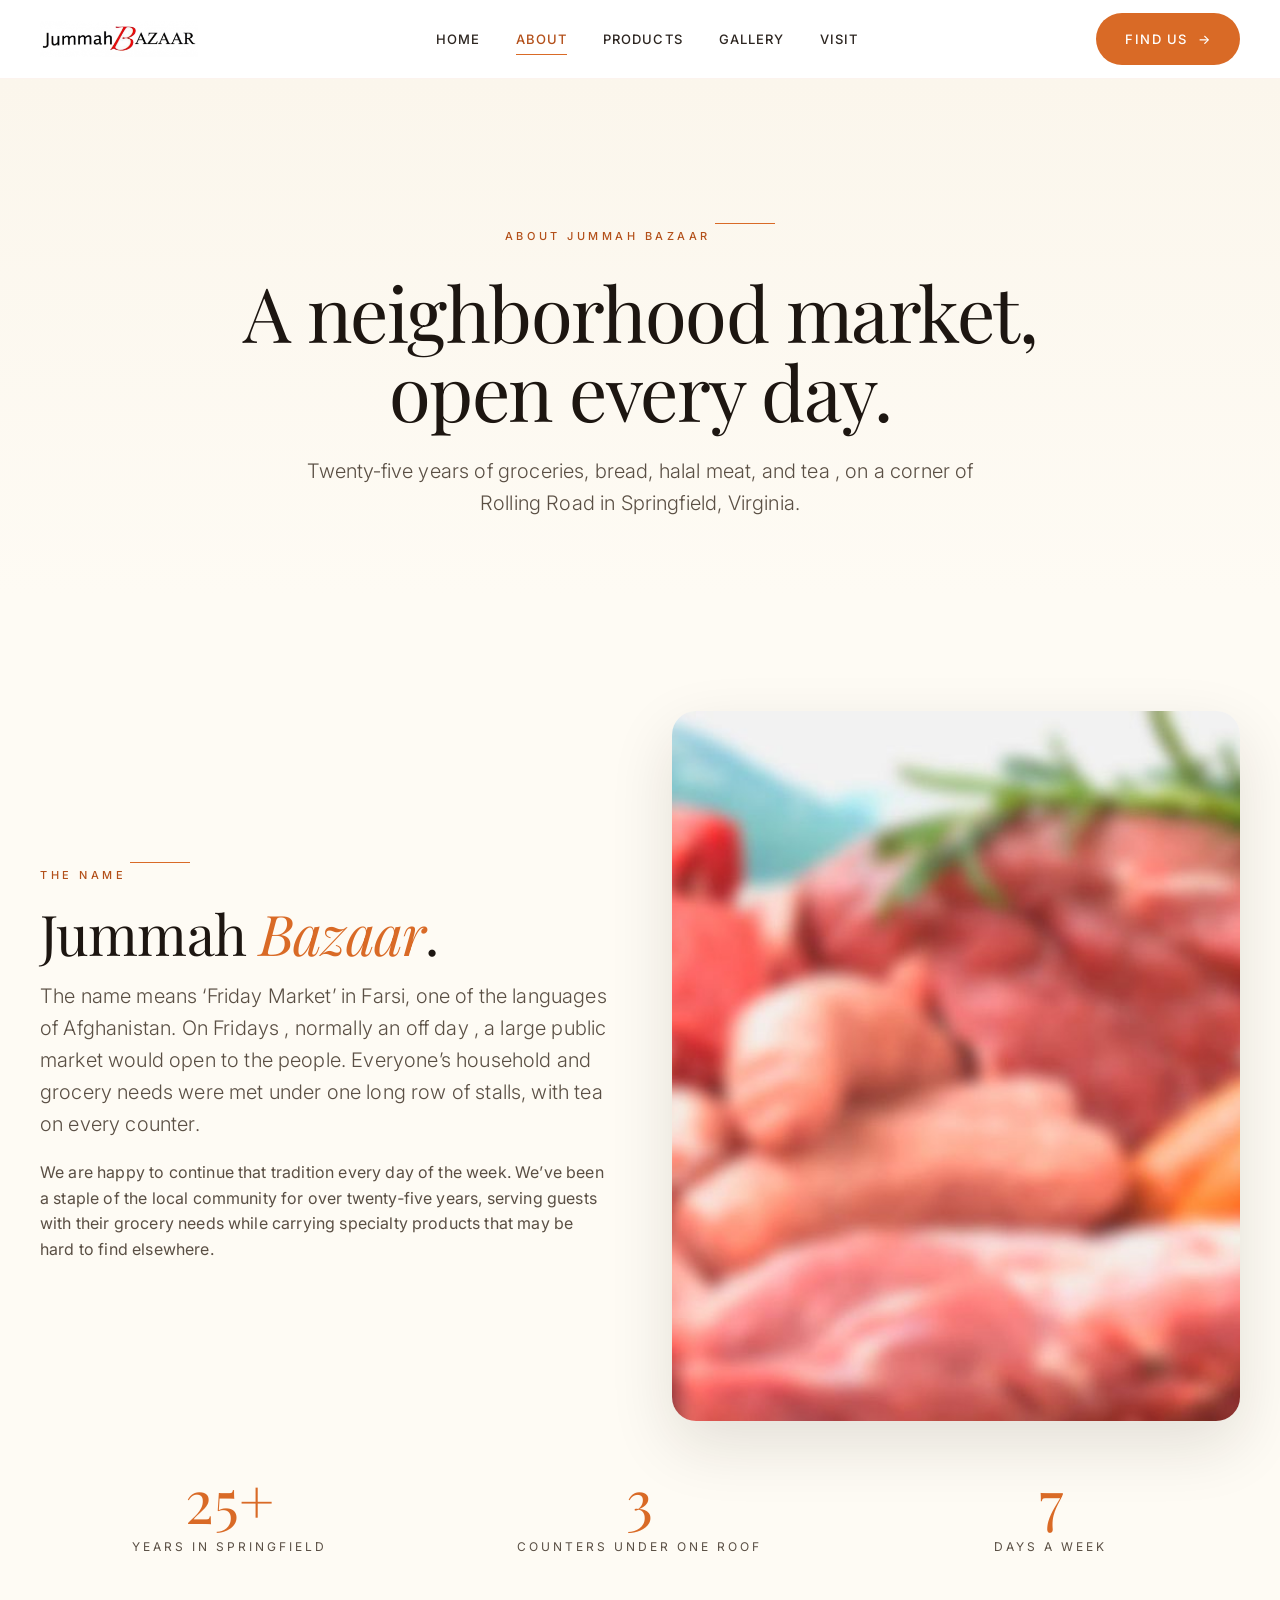
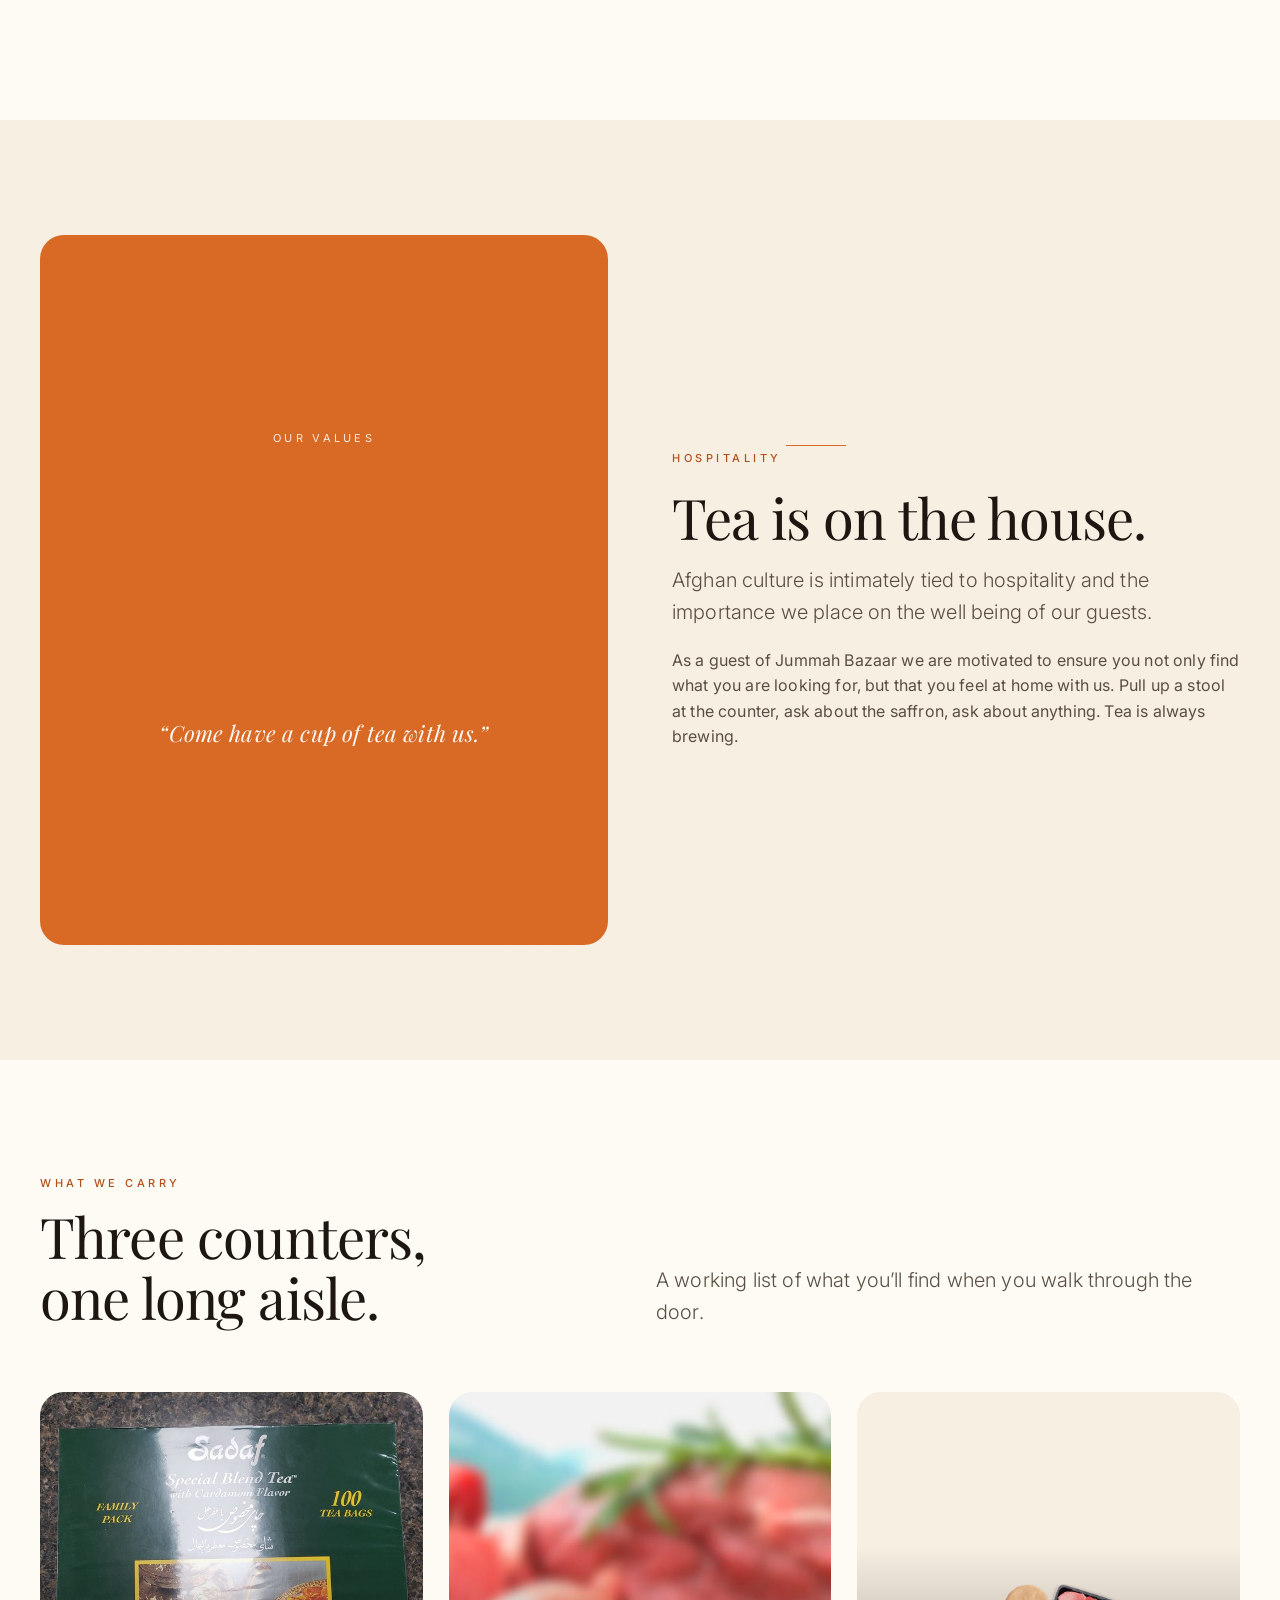
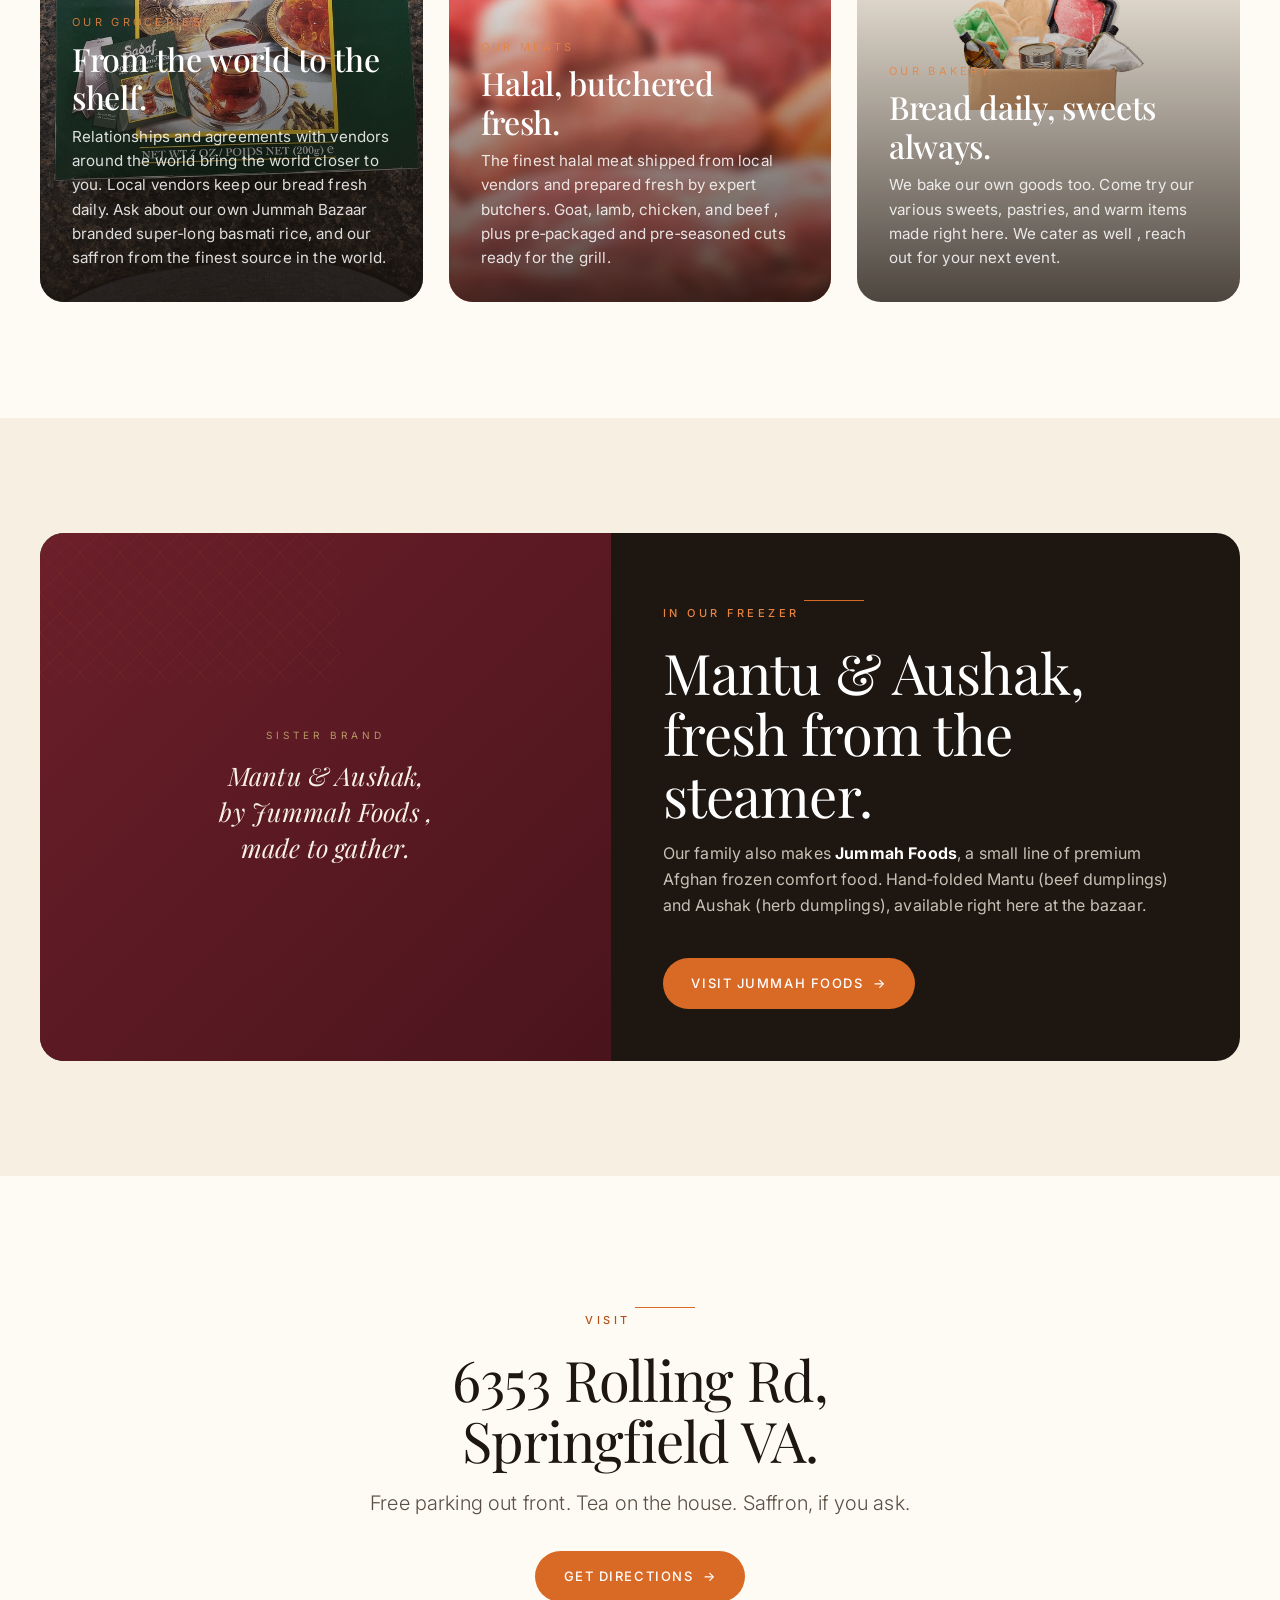
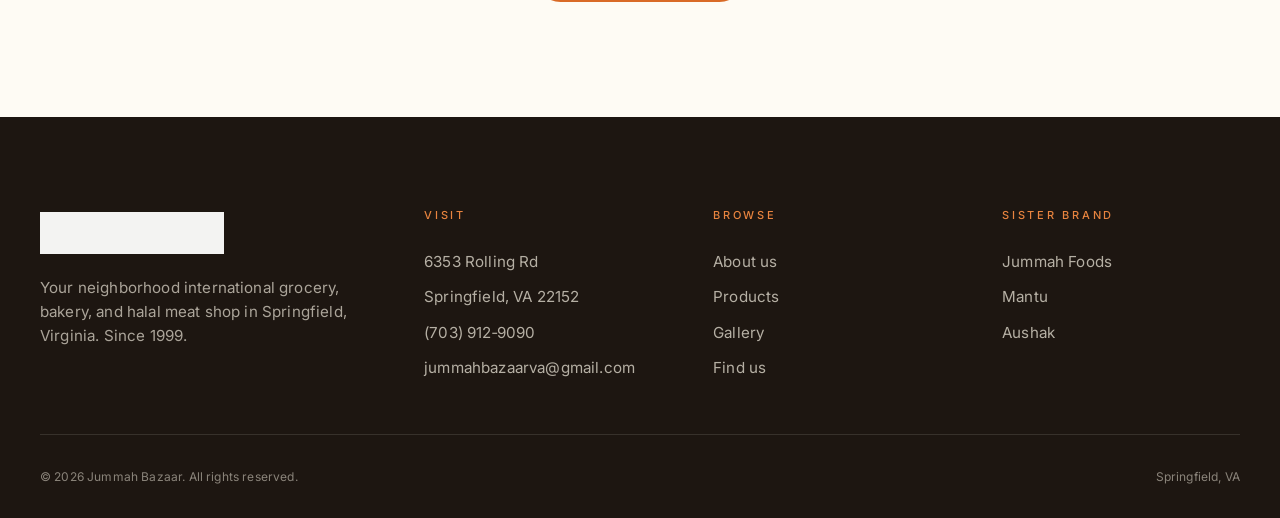
==== about.html @ 3ac7183f "Replace stock photos with real Jummah Bazaar branding: logo wordmark in nav, real product photos thr" ====
<!doctype html>
<html lang="en">
<head>
  <meta charset="UTF-8" />
  <meta name="viewport" content="width=device-width, initial-scale=1, viewport-fit=cover" />
  <title>About ,  Jummah Bazaar</title>
  <meta name="description" content="Jummah Bazaar means 'Friday Market' in Farsi. A staple of the Springfield, VA community for over 25 years." />
  <link rel="canonical" href="https://jummahbazaaronline.com/about" />
  <link rel="icon" href="assets/favicon.png" />
  <link rel="preconnect" href="https://fonts.googleapis.com" />
  <link rel="preconnect" href="https://fonts.gstatic.com" crossorigin />
  <link href="https://fonts.googleapis.com/css2?family=Playfair+Display:ital,wght@0,400;0,500;0,600;0,700;1,400;1,500&family=Inter:wght@300;400;500;600&family=Pinyon+Script&display=swap" rel="stylesheet" />
  <link rel="stylesheet" href="styles.css?v=2" />
  <svg width="0" height="0" style="position:absolute" aria-hidden="true">
    <defs>
      <pattern id="geo-orange" x="0" y="0" width="40" height="40" patternUnits="userSpaceOnUse">
        <path d="M20 0 L40 20 L20 40 L0 20 Z" fill="none" stroke="#d96a26" stroke-width="0.4"/>
        <path d="M0 0 L40 40 M40 0 L0 40" stroke="#d96a26" stroke-width="0.25"/>
      </pattern>
      <symbol id="medallion" viewBox="0 0 40 40">
        <g fill="none" stroke="currentColor" stroke-width="1.1"><rect x="9" y="9" width="22" height="22"/><rect x="9" y="9" width="22" height="22" transform="rotate(45 20 20)"/></g>
        <circle cx="20" cy="20" r="3" fill="currentColor"/>
      </symbol>
    </defs>
  </svg>
</head>
<body>
  <header class="nav" role="banner">
    <div class="container nav-inner">
      <a class="brand" href="index.html" aria-label="Jummah Bazaar home"><img class="brand-logo" src="assets/logo-wide.png" alt="Jummah Bazaar" /></a>
      <nav class="nav-links" aria-label="Main">
        <a href="index.html">Home</a>
        <a href="about.html" class="active">About</a>
        <a href="products.html">Products</a>
        <a href="gallery.html">Gallery</a>
        <a href="contact.html">Visit</a>
      </nav>
      <div class="nav-cta">
        <a class="btn btn-primary" href="contact.html">Find Us <span class="arrow">→</span></a>
        <button class="nav-toggle" aria-label="Menu"><svg viewBox="0 0 24 24" fill="none" stroke="currentColor" stroke-width="1.6" width="20" height="20"><path d="M4 7h16M4 12h16M4 17h16"/></svg></button>
      </div>
    </div>
  </header>

  <div class="mobile-menu" aria-hidden="true">
    <button class="mobile-menu-close" aria-label="Close menu"><svg viewBox="0 0 24 24" fill="none" stroke="currentColor" stroke-width="1.6" width="16" height="16"><path d="M6 6l12 12M18 6 6 18"/></svg></button>
    <nav><a href="index.html">Home</a><a href="about.html">About</a><a href="products.html">Products</a><a href="gallery.html">Gallery</a><a href="contact.html">Visit</a></nav>
  </div>

  <section class="page-hero">
    <div class="container-narrow">
      <span class="eyebrow">About Jummah Bazaar</span>
      <span class="gold-rule"></span>
      <h1>A neighborhood market,<br/>open every day.</h1>
      <p class="lede">Twenty‑five years of groceries, bread, halal meat, and tea ,  on a corner of Rolling Road in Springfield, Virginia.</p>
    </div>
  </section>

  <!-- BAZAAR meaning -->
  <section class="bg-paper">
    <div class="container">
      <div class="split">
        <div class="reveal">
          <span class="eyebrow">The name</span>
          <span class="gold-rule"></span>
          <h2 style="margin:1rem 0">Jummah <em class="text-orange" style="font-style:italic">Bazaar</em>.</h2>
          <p class="lede" style="margin-bottom:1.25rem">The name means &lsquo;Friday Market&rsquo; in Farsi, one of the languages of Afghanistan. On Fridays ,  normally an off day ,  a large public market would open to the people. Everyone&rsquo;s household and grocery needs were met under one long row of stalls, with tea on every counter.</p>
          <p class="muted" style="margin-bottom:1.5rem">We are happy to continue that tradition every day of the week. We&rsquo;ve been a staple of the local community for over twenty‑five years, serving guests with their grocery needs while carrying specialty products that may be hard to find elsewhere.</p>
        </div>
        <div class="split-image reveal">
          <img src="assets/hero-meat.jpg" alt="Inside Jummah Bazaar" />
        </div>
      </div>

      <div class="stats reveal mt-3">
        <div class="stat"><div class="num">25+</div><div class="label">Years in Springfield</div></div>
        <div class="stat"><div class="num">3</div><div class="label">Counters under one roof</div></div>
        <div class="stat"><div class="num">7</div><div class="label">Days a week</div></div>
      </div>
    </div>
  </section>

  <!-- VALUES -->
  <section class="bg-cream">
    <div class="container">
      <div class="split">
        <div class="color-block orange reveal" style="aspect-ratio:4/5; border-radius:var(--radius-lg)">
          <svg class="pattern" aria-hidden="true"><rect width="100%" height="100%" fill="url(#geo-orange)"/></svg>
          <span class="sub">Our values</span>
          <div class="quote">&ldquo;Come have a cup of tea with us.&rdquo;</div>
        </div>
        <div class="reveal">
          <span class="eyebrow">Hospitality</span>
          <span class="gold-rule"></span>
          <h2 style="margin:1rem 0">Tea is on the house.</h2>
          <p class="lede" style="margin-bottom:1.25rem">Afghan culture is intimately tied to hospitality and the importance we place on the well being of our guests.</p>
          <p class="muted">As a guest of Jummah Bazaar we are motivated to ensure you not only find what you are looking for, but that you feel at home with us. Pull up a stool at the counter, ask about the saffron, ask about anything. Tea is always brewing.</p>
        </div>
      </div>
    </div>
  </section>

  <!-- PRODUCTS -->
  <section class="bg-paper">
    <div class="container">
      <div class="section-head reveal">
        <div class="section-head-stack">
          <span class="eyebrow">What we carry</span>
          <h2>Three counters,<br/>one long aisle.</h2>
        </div>
        <p class="lede">A working list of what you&rsquo;ll find when you walk through the door.</p>
      </div>

      <div class="cat-grid">
        <div class="cat-card reveal">
          <img class="photo" src="assets/shop-sadaf-cardamom.jpg" alt="Grocery aisle" />
          <div class="scrim"></div>
          <div class="body">
            <div class="meta">Our Groceries</div>
            <h3>From the world to the shelf.</h3>
            <p>Relationships and agreements with vendors around the world bring the world closer to you. Local vendors keep our bread fresh daily. Ask about our own Jummah Bazaar branded super‑long basmati rice, and our saffron from the finest source in the world.</p>
          </div>
        </div>
        <div class="cat-card reveal">
          <img class="photo" src="assets/hero-meat.jpg" alt="Halal meat counter" />
          <div class="scrim"></div>
          <div class="body">
            <div class="meta">Our Meats</div>
            <h3>Halal, butchered fresh.</h3>
            <p>The finest halal meat shipped from local vendors and prepared fresh by expert butchers. Goat, lamb, chicken, and beef ,  plus pre‑packaged and pre‑seasoned cuts ready for the grill.</p>
          </div>
        </div>
        <div class="cat-card reveal">
          <div style="position:absolute; inset:0; background:var(--cream); display:grid; place-items:center; padding:2rem">
            <img src="assets/carton.png" alt="Bakery" style="max-width:60%; max-height:60%; object-fit:contain" />
          </div>
          <div class="scrim"></div>
          <div class="body">
            <div class="meta">Our Bakery</div>
            <h3>Bread daily, sweets always.</h3>
            <p>We bake our own goods too. Come try our various sweets, pastries, and warm items made right here. We cater as well ,  reach out for your next event.</p>
          </div>
        </div>
      </div>
    </div>
  </section>

  <!-- SISTER BRAND -->
  <section class="bg-cream">
    <div class="container">
      <div class="sister reveal">
        <div class="sister-art">
          <svg class="pattern" aria-hidden="true"><rect width="100%" height="100%" fill="url(#geo-orange)"/></svg>
          <div class="label">
            <small>Sister brand</small>
            Mantu &amp; Aushak,<br/>by Jummah Foods , <br/>made to gather.
          </div>
        </div>
        <div class="sister-copy">
          <span class="eyebrow">In our freezer</span>
          <span class="gold-rule"></span>
          <h2>Mantu &amp; Aushak,<br/>fresh from the steamer.</h2>
          <p>Our family also makes <strong style="color:#fff">Jummah Foods</strong>, a small line of premium Afghan frozen comfort food. Hand‑folded Mantu (beef dumplings) and Aushak (herb dumplings), available right here at the bazaar.</p>
          <a class="btn btn-primary" href="https://jummahfoods.com/" target="_blank" rel="noopener" style="margin-top:1rem">Visit Jummah Foods <span class="arrow">→</span></a>
        </div>
      </div>
    </div>
  </section>

  <!-- CTA -->
  <section class="bg-paper">
    <div class="container container-narrow center">
      <span class="eyebrow">Visit</span>
      <span class="gold-rule"></span>
      <h2 style="margin:1rem 0">6353 Rolling Rd,<br/>Springfield VA.</h2>
      <p class="lede" style="margin:0 auto 2rem; max-width:50ch">Free parking out front. Tea on the house. Saffron, if you ask.</p>
      <a class="btn btn-primary" href="contact.html">Get directions <span class="arrow">→</span></a>
    </div>
  </section>

  <footer class="site-footer">
    <div class="container">
      <div class="footer-grid">
        <div class="footer-brand">
          <a class="brand" href="index.html" aria-label="Jummah Bazaar home"><img class="brand-logo in-footer" src="assets/logo-wide.png" alt="Jummah Bazaar" style="height:42px" /></a>
          <p>Your neighborhood international grocery, bakery, and halal meat shop in Springfield, Virginia. Since 1999.</p>
        </div>
        <div><h5>Visit</h5>
          <a href="https://www.google.com/maps?q=6353+Rolling+Rd,+Springfield+VA+22152" target="_blank" rel="noopener">6353 Rolling Rd</a>
          <a href="https://www.google.com/maps?q=6353+Rolling+Rd,+Springfield+VA+22152" target="_blank" rel="noopener">Springfield, VA 22152</a>
          <a href="tel:+17039129090">(703) 912‑9090</a>
          <a href="mailto:jummahbazaarva@gmail.com">jummahbazaarva@gmail.com</a>
        </div>
        <div><h5>Browse</h5>
          <a href="about.html">About us</a>
          <a href="products.html">Products</a>
          <a href="gallery.html">Gallery</a>
          <a href="contact.html">Find us</a>
        </div>
        <div><h5>Sister brand</h5>
          <a href="https://jummahfoods.com/" target="_blank" rel="noopener">Jummah Foods</a>
          <a href="https://jummahfoods.com/mantu" target="_blank" rel="noopener">Mantu</a>
          <a href="https://jummahfoods.com/aushak" target="_blank" rel="noopener">Aushak</a>
        </div>
      </div>
      <div class="footer-bottom">
        <span>&copy; 2026 Jummah Bazaar. All rights reserved.</span>
        <span>Springfield, VA</span>
      </div>
    </div>
  </footer>
  <script src="script.js" defer></script>
</body>
</html>
---- styles.css ----
/* ==========================================================================
   Jummah Bazaar — Friday Market
   International grocery, bakery & halal meat — Springfield, VA
   ========================================================================== */

:root {
  /* Brand palette — warm orange on ivory */
  --orange: #d96a26;
  --orange-deep: #b3501a;
  --orange-soft: #e8843f;
  --orange-tint: #fbe9d6;

  --saffron: #e8a23a;
  --saffron-deep: #c5821d;

  --cream: #f7efe2;
  --ivory: #fbf6ec;
  --paper: #fefbf4;
  --bone: #ede2cd;

  --black: #1d1611;
  --charcoal: #2c2520;
  --graphite: #5a4f44;
  --slate: #8a7e70;

  --gold: #b89968;
  --gold-light: #d4b988;
  --gold-deep: #8d7244;

  --green: #5a6b3f;
  --green-soft: #7a8b5c;

  --shadow-sm: 0 2px 8px rgba(29, 22, 17, 0.04);
  --shadow-md: 0 12px 32px rgba(29, 22, 17, 0.08);
  --shadow-lg: 0 24px 64px rgba(29, 22, 17, 0.12);
  --shadow-xl: 0 40px 100px rgba(29, 22, 17, 0.18);

  --radius-sm: 6px;
  --radius-md: 14px;
  --radius-lg: 24px;
  --radius-xl: 36px;

  --ease: cubic-bezier(0.22, 0.61, 0.36, 1);
  --ease-slow: cubic-bezier(0.16, 1, 0.3, 1);

  --max: 1320px;
  --max-narrow: 920px;
  --gutter: clamp(1.25rem, 4vw, 2.5rem);

  --font-serif: "Playfair Display", "Cormorant Garamond", Georgia, serif;
  --font-display: "Playfair Display", Georgia, serif;
  --font-script: "Pinyon Script", "Great Vibes", cursive;
  --font-sans: "Inter", "Helvetica Neue", Helvetica, Arial, sans-serif;
}

*, *::before, *::after { box-sizing: border-box; }
html { scroll-behavior: smooth; -webkit-font-smoothing: antialiased; -moz-osx-font-smoothing: grayscale; }
body {
  margin: 0;
  font-family: var(--font-sans);
  font-weight: 400;
  font-size: 16px;
  line-height: 1.6;
  color: var(--charcoal);
  background: var(--paper);
  letter-spacing: 0.01em;
  overflow-x: hidden;
}
img, picture, svg, video { display: block; max-width: 100%; }
a { color: inherit; text-decoration: none; }
button { font: inherit; cursor: pointer; border: none; background: none; color: inherit; }
input, textarea, select { font: inherit; color: inherit; }
ul, ol { list-style: none; padding: 0; margin: 0; }
h1, h2, h3, h4, h5, h6, p { margin: 0; }

.serif { font-family: var(--font-serif); font-weight: 400; }
.eyebrow {
  font-family: var(--font-sans);
  font-size: 11px;
  font-weight: 500;
  letter-spacing: 0.32em;
  text-transform: uppercase;
  color: var(--orange-deep);
  display: inline-block;
}
.script { font-family: var(--font-script); font-weight: 400; }
.muted { color: var(--graphite); }
.text-orange { color: var(--orange); }
.text-orange-deep { color: var(--orange-deep); }

h1, .h1 {
  font-family: var(--font-display);
  font-size: clamp(2.5rem, 6vw, 4.75rem);
  line-height: 1.05;
  letter-spacing: -0.02em;
  font-weight: 400;
  color: var(--black);
}
h2, .h2 {
  font-family: var(--font-display);
  font-size: clamp(2rem, 4.5vw, 3.5rem);
  line-height: 1.1;
  letter-spacing: -0.015em;
  font-weight: 400;
  color: var(--black);
}
h3, .h3 {
  font-family: var(--font-display);
  font-size: clamp(1.4rem, 2.6vw, 2rem);
  line-height: 1.2;
  letter-spacing: -0.01em;
  font-weight: 500;
  color: var(--black);
}
.lede {
  font-size: clamp(1.05rem, 1.6vw, 1.25rem);
  line-height: 1.6;
  color: var(--graphite);
  font-weight: 300;
}

.container { max-width: var(--max); margin: 0 auto; padding: 0 var(--gutter); }
.container-narrow { max-width: var(--max-narrow); margin: 0 auto; padding: 0 var(--gutter); }
section { padding: clamp(4rem, 9vw, 8rem) 0; position: relative; }

.bg-paper { background: var(--paper); }
.bg-cream { background: var(--cream); }
.bg-ivory { background: var(--ivory); }
.bg-white { background: #fff; }
.bg-orange { background: var(--orange); color: #fff; }
.bg-dark { background: var(--black); color: var(--cream); }

.gold-rule { display: inline-block; width: 60px; height: 1px; background: var(--orange); margin: 1rem 0; }

/* ----- Navigation ----- */
.nav {
  position: sticky; top: 0; z-index: 100;
  background: rgba(255, 255, 255, 0.94);
  backdrop-filter: blur(14px);
  -webkit-backdrop-filter: blur(14px);
  border-bottom: 1px solid rgba(217, 106, 38, 0.08);
  isolation: isolate;
}
.nav-inner {
  display: flex; align-items: center; justify-content: space-between;
  height: 78px;
}
.brand {
  display: flex; align-items: center; gap: 0.75rem;
  font-family: var(--font-display);
  font-size: 1.4rem;
  letter-spacing: 0.01em;
  color: var(--black);
}
.brand-mark { width: 32px; height: 32px; flex: none; }
.brand-name { font-weight: 500; display: block; line-height: 1.1; }
.brand-tag { display: block; font-family: var(--font-sans); font-size: 10px; letter-spacing: 0.3em; text-transform: uppercase; color: var(--orange-deep); margin-top: 2px; }

.nav-links { display: flex; gap: 2.25rem; align-items: center; }
.nav-links a {
  font-size: 13px;
  letter-spacing: 0.08em;
  text-transform: uppercase;
  font-weight: 500;
  color: var(--charcoal);
  transition: color 0.2s var(--ease);
  position: relative;
}
.nav-links a:hover, .nav-links a.active { color: var(--orange-deep); }
.nav-links a.active::after {
  content: ''; position: absolute; bottom: -6px; left: 0; right: 0;
  height: 1px; background: var(--orange);
}

.nav-cta { display: flex; align-items: center; gap: 0.5rem; }
.nav-icon {
  width: 38px; height: 38px; border-radius: 50%;
  display: grid; place-items: center;
  color: var(--charcoal);
  transition: background 0.2s var(--ease), color 0.2s var(--ease);
}
.nav-icon:hover { background: var(--orange-tint); color: var(--orange-deep); }
.nav-icon svg { width: 18px; height: 18px; }
.nav-toggle { display: none; }

@media (max-width: 920px) {
  .nav-links { display: none; }
  .nav-toggle { display: grid; place-items: center; width: 38px; height: 38px; border-radius: 50%; }
  .nav-toggle:hover { background: var(--orange-tint); color: var(--orange-deep); }
}

.mobile-menu {
  position: fixed; inset: 0;
  background: var(--paper);
  z-index: 200;
  transform: translateX(100%);
  transition: transform 0.4s var(--ease);
  padding: 5rem 2rem 2rem;
  display: flex; flex-direction: column;
}
.mobile-menu.open { transform: translateX(0); }
.mobile-menu-close { position: absolute; top: 1.5rem; right: 1.5rem; width: 38px; height: 38px; border-radius: 50%; display: grid; place-items: center; }
.mobile-menu nav { display: flex; flex-direction: column; gap: 1.25rem; }
.mobile-menu nav a { font-family: var(--font-display); font-size: 1.6rem; color: var(--black); }

/* ----- Buttons ----- */
.btn {
  display: inline-flex; align-items: center; gap: 0.6rem;
  padding: 0.95rem 1.8rem;
  font-size: 13px;
  font-weight: 500;
  letter-spacing: 0.12em;
  text-transform: uppercase;
  border-radius: 999px;
  transition: all 0.25s var(--ease);
  white-space: nowrap;
}
.btn-primary { background: var(--orange); color: #fff; }
.btn-primary:hover { background: var(--orange-deep); transform: translateY(-1px); box-shadow: 0 8px 20px rgba(217, 106, 38, 0.25); }
.btn-ghost { background: transparent; color: var(--charcoal); border: 1px solid rgba(29, 22, 17, 0.18); }
.btn-ghost:hover { background: var(--charcoal); color: var(--cream); border-color: var(--charcoal); }
.btn-light { background: #fff; color: var(--charcoal); }
.btn-light:hover { background: var(--orange-tint); color: var(--orange-deep); }
.btn .arrow { transition: transform 0.25s var(--ease); }
.btn:hover .arrow { transform: translateX(3px); }

.link-underline {
  display: inline-flex; align-items: center; gap: 0.5rem;
  font-size: 13px;
  font-weight: 500;
  letter-spacing: 0.12em;
  text-transform: uppercase;
  color: var(--orange-deep);
  border-bottom: 1px solid currentColor;
  padding-bottom: 4px;
  transition: color 0.2s var(--ease);
}
.link-underline:hover { color: var(--orange); }
.link-underline .arrow { transition: transform 0.25s var(--ease); }
.link-underline:hover .arrow { transform: translateX(3px); }

/* ----- Hero ----- */
.hero {
  min-height: clamp(560px, 80vh, 800px);
  display: grid; align-items: center;
  position: relative;
  padding: clamp(4rem, 8vw, 7rem) 0 clamp(3rem, 6vw, 5rem);
  background: linear-gradient(180deg, var(--ivory) 0%, var(--paper) 100%);
  overflow: hidden;
}
.hero-grid {
  display: grid; gap: clamp(2rem, 5vw, 4rem);
  grid-template-columns: 1.05fr 1fr;
  align-items: center;
}
@media (max-width: 880px) { .hero-grid { grid-template-columns: 1fr; } }
.hero-copy { position: relative; z-index: 2; }
.hero h1 { margin: 1.25rem 0; }
.hero .lede { max-width: 42ch; }
.hero-cta { display: flex; gap: 1rem; flex-wrap: wrap; margin-top: 2rem; }
.hero-image {
  position: relative;
  aspect-ratio: 4/5;
  border-radius: var(--radius-lg);
  overflow: hidden;
  box-shadow: var(--shadow-xl);
}
.hero-image img { width: 100%; height: 100%; object-fit: cover; }
.hero-image::after {
  content: ''; position: absolute; inset: 0;
  background: linear-gradient(180deg, transparent 60%, rgba(0,0,0,0.18));
  pointer-events: none;
}
.hero-stamp {
  position: absolute; bottom: -28px; right: -28px;
  width: 130px; height: 130px;
  background: var(--orange);
  color: #fff;
  border-radius: 50%;
  display: grid; place-items: center;
  text-align: center;
  font-family: var(--font-display);
  font-size: 0.95rem;
  line-height: 1.15;
  font-style: italic;
  box-shadow: var(--shadow-lg);
  transform: rotate(-8deg);
  z-index: 3;
}
.hero-stamp small { display: block; font-family: var(--font-sans); font-size: 9px; letter-spacing: 0.3em; text-transform: uppercase; font-style: normal; margin-top: 4px; opacity: 0.85; }

/* ----- Section heads ----- */
.section-head {
  display: grid; gap: 2rem;
  grid-template-columns: 1fr 1fr;
  align-items: end;
  margin-bottom: clamp(2.5rem, 5vw, 4rem);
}
.section-head-stack { display: flex; flex-direction: column; gap: 0.75rem; }
@media (max-width: 760px) { .section-head { grid-template-columns: 1fr; } }

/* ----- Color blocks (decorative panels) ----- */
.color-block {
  position: relative;
  display: grid; place-items: center;
  padding: clamp(2rem, 5vw, 4rem);
  text-align: center;
  isolation: isolate;
  overflow: hidden;
  color: #fff;
}
.color-block.orange { background: var(--orange); }
.color-block.saffron { background: var(--saffron); }
.color-block.cream { background: var(--cream); color: var(--charcoal); }
.color-block.dark { background: var(--black); }
.color-block .pattern {
  position: absolute; inset: 0;
  width: 100%; height: 100%;
  opacity: 0.18;
  z-index: -1;
}
.color-block .badge {
  width: 72px; height: 72px; margin-bottom: 1.5rem;
  opacity: 0.85;
}
.color-block .sub {
  display: block;
  font-size: 11px; letter-spacing: 0.3em;
  text-transform: uppercase;
  margin-bottom: 0.5rem;
  opacity: 0.85;
}
.color-block .quote {
  font-family: var(--font-display);
  font-style: italic;
  font-size: clamp(1.1rem, 1.8vw, 1.4rem);
  line-height: 1.4;
  max-width: 30ch;
  opacity: 0.95;
}

/* ----- Categories grid ----- */
.cat-grid {
  display: grid;
  grid-template-columns: repeat(3, 1fr);
  gap: clamp(1rem, 2vw, 1.75rem);
}
@media (max-width: 880px) { .cat-grid { grid-template-columns: 1fr; } }
.cat-card {
  position: relative;
  border-radius: var(--radius-lg);
  overflow: hidden;
  background: var(--cream);
  aspect-ratio: 3/4;
  cursor: pointer;
  transition: transform 0.4s var(--ease);
}
.cat-card:hover { transform: translateY(-4px); }
.cat-card .photo {
  position: absolute; inset: 0;
  width: 100%; height: 100%;
  object-fit: cover;
  transition: transform 0.6s var(--ease-slow);
}
.cat-card:hover .photo { transform: scale(1.05); }
.cat-card .scrim {
  position: absolute; inset: 0;
  background: linear-gradient(180deg, transparent 30%, rgba(29, 22, 17, 0.78));
}
.cat-card .body {
  position: absolute; bottom: 0; left: 0; right: 0;
  padding: clamp(1.25rem, 2.5vw, 2rem);
  color: #fff;
}
.cat-card .meta { font-size: 11px; letter-spacing: 0.3em; text-transform: uppercase; opacity: 0.85; margin-bottom: 0.5rem; color: var(--orange-soft); }
.cat-card h3 { color: #fff; margin-bottom: 0.5rem; }
.cat-card p { font-size: 0.95rem; opacity: 0.85; max-width: 32ch; }
.cat-card .corner {
  position: absolute; top: 1.25rem; right: 1.25rem;
  width: 36px; height: 36px;
  background: rgba(255,255,255,0.18);
  backdrop-filter: blur(8px);
  border-radius: 50%;
  display: grid; place-items: center;
  color: #fff;
}

/* ----- Story split ----- */
.split {
  display: grid;
  grid-template-columns: 1fr 1fr;
  gap: clamp(2rem, 5vw, 5rem);
  align-items: center;
}
@media (max-width: 880px) { .split { grid-template-columns: 1fr; } }
.split-image {
  aspect-ratio: 4/5;
  border-radius: var(--radius-lg);
  overflow: hidden;
  box-shadow: var(--shadow-lg);
}
.split-image img { width: 100%; height: 100%; object-fit: cover; }

/* ----- Sister brand callout ----- */
.sister {
  display: grid;
  grid-template-columns: 1fr 1.1fr;
  background: var(--black);
  color: var(--cream);
  border-radius: var(--radius-lg);
  overflow: hidden;
  isolation: isolate;
}
@media (max-width: 880px) { .sister { grid-template-columns: 1fr; } }
.sister-art {
  position: relative;
  min-height: 420px;
  background: linear-gradient(135deg, #6b1f2a 0%, #4a141c 100%);
  display: grid; place-items: center;
  padding: 2rem;
}
.sister-art .pattern { position: absolute; inset: 0; opacity: 0.25; }
.sister-art .label {
  position: relative;
  font-family: var(--font-display);
  font-style: italic;
  color: #f7f1e3;
  font-size: clamp(1.2rem, 2vw, 1.6rem);
  text-align: center;
  line-height: 1.4;
  max-width: 22ch;
}
.sister-art .label small {
  display: block;
  font-family: var(--font-sans);
  font-size: 10px;
  letter-spacing: 0.4em;
  text-transform: uppercase;
  color: #b89968;
  font-style: normal;
  margin-bottom: 1rem;
}
.sister-copy { padding: clamp(2rem, 4vw, 3.5rem); }
.sister-copy h2 { color: #fff; margin: 1rem 0; }
.sister-copy p { color: rgba(247, 241, 227, 0.78); margin-bottom: 1.5rem; }
.sister-copy .eyebrow { color: var(--orange-soft); }

/* ----- Product / shop grid ----- */
.shop-grid {
  display: grid;
  grid-template-columns: repeat(4, 1fr);
  gap: clamp(1rem, 2vw, 1.5rem);
}
@media (max-width: 1080px) { .shop-grid { grid-template-columns: repeat(3, 1fr); } }
@media (max-width: 760px) { .shop-grid { grid-template-columns: repeat(2, 1fr); } }
.shop-card {
  background: #fff;
  border-radius: var(--radius-md);
  overflow: hidden;
  border: 1px solid var(--bone);
  transition: transform 0.3s var(--ease), box-shadow 0.3s var(--ease);
  display: flex; flex-direction: column;
}
.shop-card:hover { transform: translateY(-3px); box-shadow: var(--shadow-md); }
.shop-card .img-wrap {
  aspect-ratio: 1/1;
  background: var(--ivory);
  display: grid; place-items: center;
  padding: 1.25rem;
  border-bottom: 1px solid var(--bone);
}
.shop-card .img-wrap img { max-width: 80%; max-height: 80%; object-fit: contain; }
.shop-card .body { padding: 1.1rem 1.25rem; flex: 1; display: flex; flex-direction: column; gap: 0.4rem; }
.shop-card .cat { font-size: 10px; letter-spacing: 0.3em; text-transform: uppercase; color: var(--orange-deep); }
.shop-card h4 { font-family: var(--font-display); font-size: 1.05rem; line-height: 1.25; color: var(--black); margin: 0; }
.shop-card .desc { font-size: 0.88rem; color: var(--graphite); line-height: 1.5; }

/* ----- Tabs (shop categories) ----- */
.tabs-strip {
  display: flex; gap: 0.5rem;
  flex-wrap: wrap;
  margin-bottom: 2.5rem;
}
.tab-chip {
  padding: 0.65rem 1.4rem;
  font-size: 12px;
  letter-spacing: 0.12em;
  text-transform: uppercase;
  font-weight: 500;
  border-radius: 999px;
  background: transparent;
  border: 1px solid rgba(29, 22, 17, 0.16);
  color: var(--charcoal);
  transition: all 0.2s var(--ease);
}
.tab-chip:hover { background: var(--orange-tint); border-color: transparent; color: var(--orange-deep); }
.tab-chip.active { background: var(--orange); color: #fff; border-color: var(--orange); }

/* ----- Gallery ----- */
.gallery-grid {
  display: grid;
  grid-template-columns: repeat(3, 1fr);
  gap: clamp(0.75rem, 1.5vw, 1.25rem);
}
@media (max-width: 760px) { .gallery-grid { grid-template-columns: repeat(2, 1fr); } }
.gallery-item {
  aspect-ratio: 1/1;
  border-radius: var(--radius-md);
  overflow: hidden;
  background: var(--cream);
  position: relative;
}
.gallery-item.tall { aspect-ratio: 3/4; }
.gallery-item.wide { aspect-ratio: 16/10; grid-column: span 2; }
.gallery-item img { width: 100%; height: 100%; object-fit: cover; transition: transform 0.6s var(--ease-slow); }
.gallery-item:hover img { transform: scale(1.05); }

/* ----- Page hero ----- */
.page-hero {
  padding: clamp(5rem, 10vw, 9rem) 0 clamp(3rem, 6vw, 5rem);
  background: linear-gradient(180deg, var(--ivory) 0%, var(--paper) 100%);
  text-align: center;
}
.page-hero h1 { margin: 1.5rem 0; }
.page-hero .lede { max-width: 56ch; margin: 0 auto; }

/* ----- Stats ----- */
.stats {
  display: grid;
  grid-template-columns: repeat(3, 1fr);
  gap: 2rem;
  margin: 3rem 0;
  text-align: center;
}
@media (max-width: 760px) { .stats { grid-template-columns: 1fr; } }
.stat .num {
  font-family: var(--font-display);
  font-size: clamp(2.5rem, 5vw, 3.75rem);
  color: var(--orange);
  line-height: 1;
  margin-bottom: 0.5rem;
}
.stat .label {
  font-size: 12px; letter-spacing: 0.25em; text-transform: uppercase;
  color: var(--graphite);
}

/* ----- Contact card ----- */
.contact-card {
  background: #fff;
  border: 1px solid var(--bone);
  border-radius: var(--radius-lg);
  padding: clamp(2rem, 4vw, 3rem);
  display: grid;
  grid-template-columns: 1fr 1fr;
  gap: clamp(2rem, 4vw, 3rem);
}
@media (max-width: 760px) { .contact-card { grid-template-columns: 1fr; } }
.contact-detail { display: flex; gap: 1rem; margin-bottom: 1.25rem; align-items: flex-start; }
.contact-detail .icon {
  width: 40px; height: 40px; flex: none;
  background: var(--orange-tint);
  color: var(--orange-deep);
  border-radius: 50%;
  display: grid; place-items: center;
}
.contact-detail .icon svg { width: 18px; height: 18px; }
.contact-detail h4 { font-family: var(--font-sans); font-size: 11px; letter-spacing: 0.25em; text-transform: uppercase; color: var(--graphite); margin-bottom: 0.25rem; font-weight: 500; }
.contact-detail p { font-family: var(--font-display); font-size: 1.15rem; color: var(--black); line-height: 1.4; }
.contact-detail a { color: var(--black); border-bottom: 1px solid var(--orange); }
.contact-detail a:hover { color: var(--orange-deep); }

/* ----- Footer ----- */
footer.site-footer {
  background: var(--black);
  color: var(--cream);
  padding: clamp(4rem, 7vw, 6rem) 0 2rem;
}
.footer-grid {
  display: grid;
  grid-template-columns: 1.4fr 1fr 1fr 1fr;
  gap: clamp(2rem, 4vw, 4rem);
  margin-bottom: 3rem;
}
@media (max-width: 760px) { .footer-grid { grid-template-columns: 1fr 1fr; } }
@media (max-width: 480px) { .footer-grid { grid-template-columns: 1fr; } }
.footer-grid h5 { font-family: var(--font-sans); font-size: 11px; letter-spacing: 0.25em; text-transform: uppercase; color: var(--orange-soft); margin-bottom: 1.25rem; font-weight: 500; }
.footer-grid a { display: block; padding: 0.35rem 0; font-size: 0.95rem; color: rgba(247, 241, 227, 0.7); transition: color 0.2s var(--ease); }
.footer-grid a:hover { color: #fff; }
.footer-brand .brand-name { color: #fff; font-size: 1.6rem; font-family: var(--font-display); }
.footer-brand p { color: rgba(247, 241, 227, 0.65); font-size: 0.95rem; line-height: 1.6; margin: 1rem 0; max-width: 38ch; }
.footer-bottom {
  border-top: 1px solid rgba(247, 241, 227, 0.12);
  padding-top: 2rem;
  display: flex; justify-content: space-between; align-items: center;
  flex-wrap: wrap; gap: 1rem;
  font-size: 12px; color: rgba(247, 241, 227, 0.5);
}

/* ----- Small utilities ----- */
.row { display: flex; gap: 1rem; flex-wrap: wrap; }
.center { text-align: center; }
.mt-1 { margin-top: 1rem; } .mt-2 { margin-top: 2rem; } .mt-3 { margin-top: 3rem; }
.mb-1 { margin-bottom: 1rem; } .mb-2 { margin-bottom: 2rem; } .mb-3 { margin-bottom: 3rem; }

.reveal { opacity: 1; transform: none; }

/* ----- Map ----- */
.map-wrap {
  border-radius: var(--radius-lg);
  overflow: hidden;
  border: 1px solid var(--bone);
  aspect-ratio: 16/10;
}
.map-wrap iframe { width: 100%; height: 100%; border: 0; }

/* ----- Real logo support ----- */
.brand-logo {
  height: 36px;
  width: auto;
  display: block;
}
.brand-logo.in-footer {
  filter: brightness(0) invert(1);
  opacity: 0.95;
}

/* ----- Hero image full-bleed for traditional feel ----- */
.hero-image-traditional {
  position: relative;
  aspect-ratio: 4/5;
  border-radius: var(--radius-lg);
  overflow: hidden;
  box-shadow: var(--shadow-xl);
  background: var(--charcoal);
}
.hero-image-traditional img {
  width: 100%; height: 100%; object-fit: cover;
}
.hero-image-traditional::after {
  content: ''; position: absolute; inset: 0;
  background: linear-gradient(180deg, rgba(0,0,0,0.05) 0%, rgba(0,0,0,0.45) 100%);
  pointer-events: none;
}

/* ----- Product card for shop photos (square aspect) ----- */
.shop-photo {
  aspect-ratio: 1/1;
  border-radius: var(--radius-md);
  overflow: hidden;
  background: var(--cream);
  position: relative;
  box-shadow: var(--shadow-sm);
}
.shop-photo img {
  width: 100%; height: 100%; object-fit: cover;
  transition: transform 0.6s var(--ease-slow);
}
.shop-photo:hover img { transform: scale(1.04); }
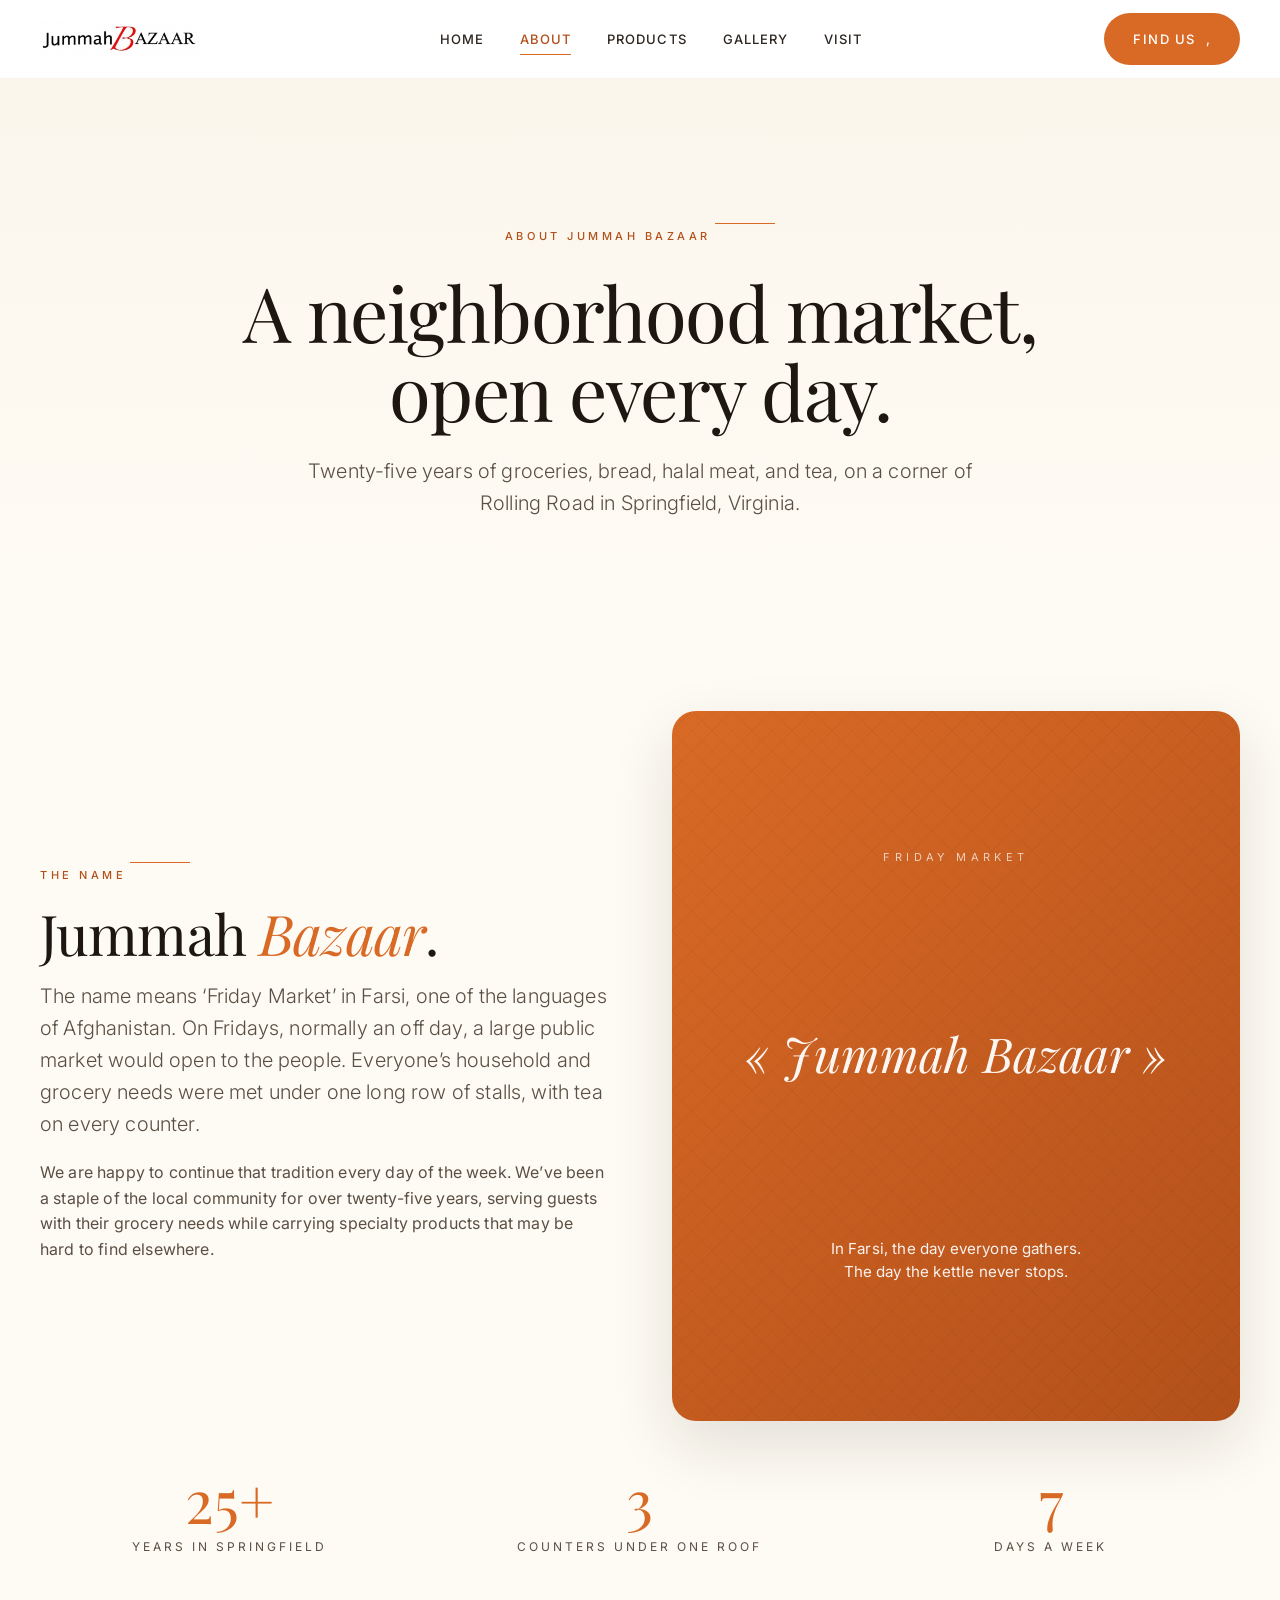
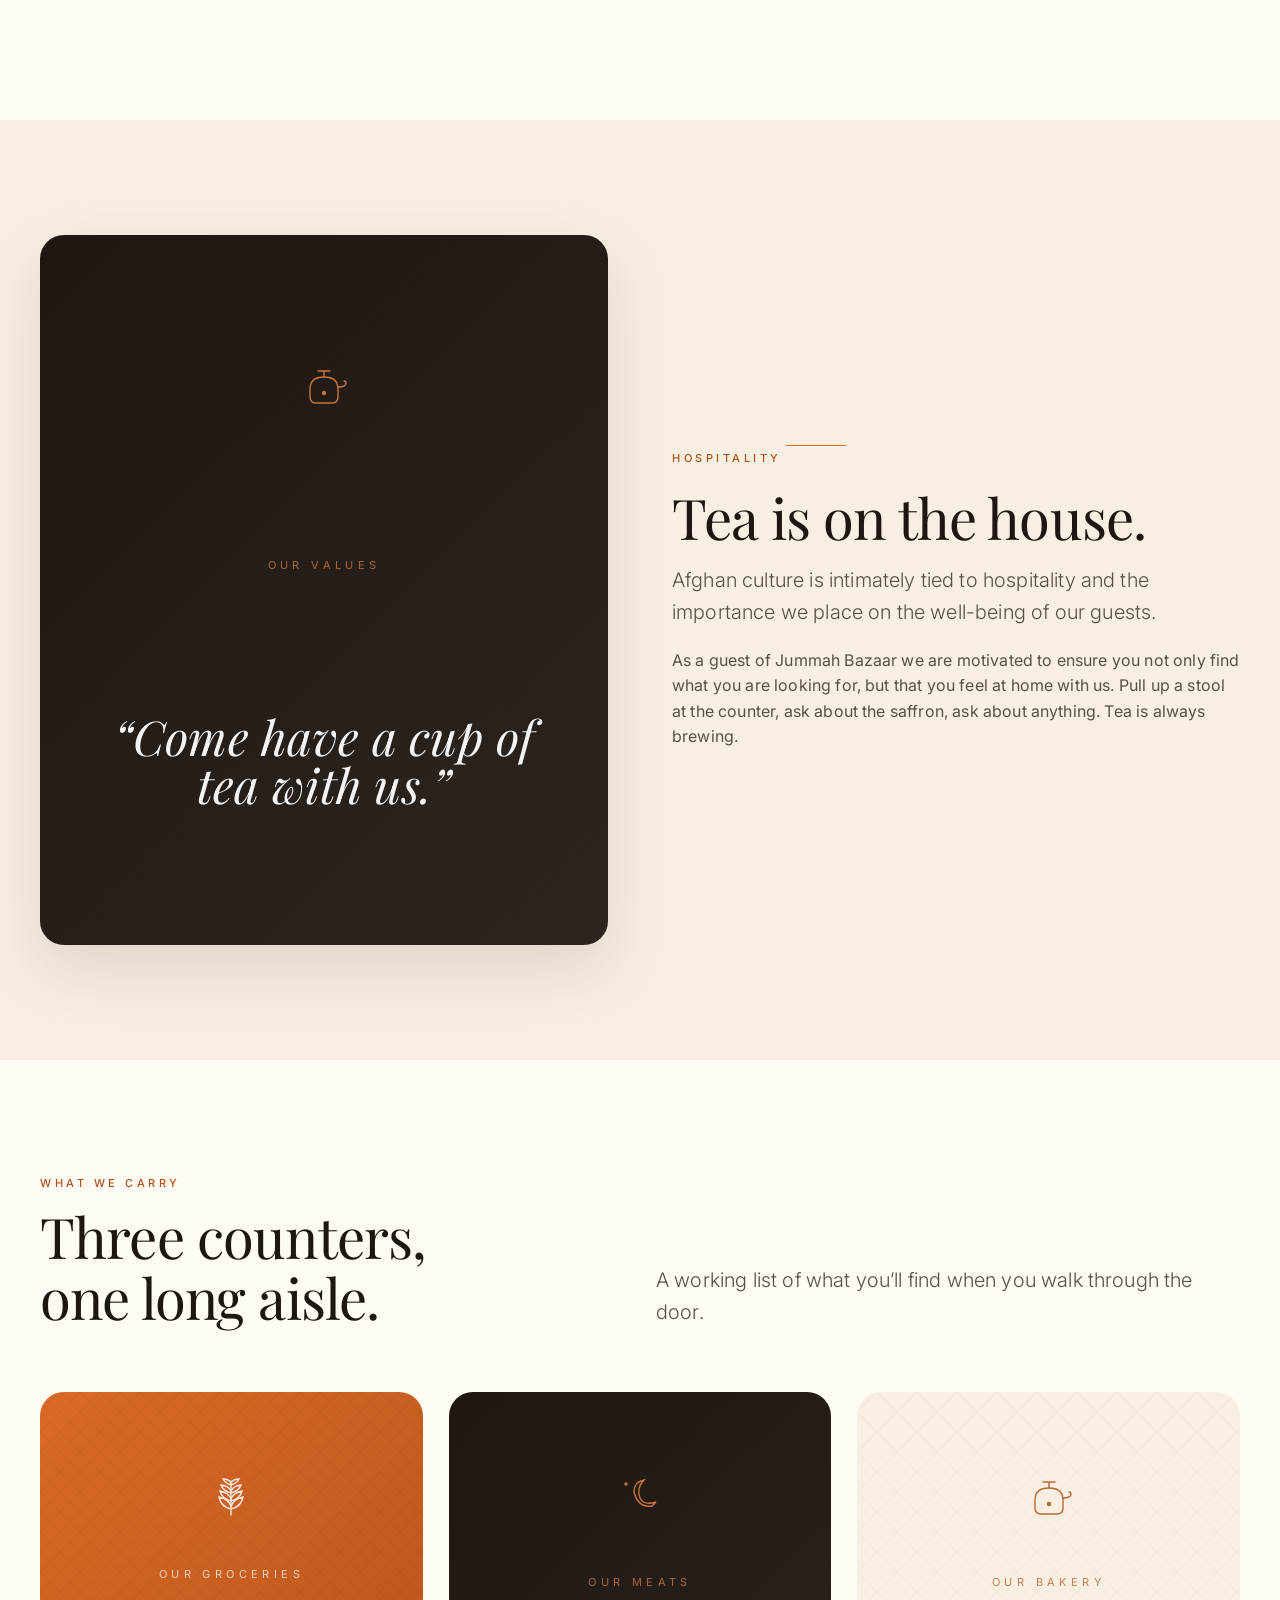
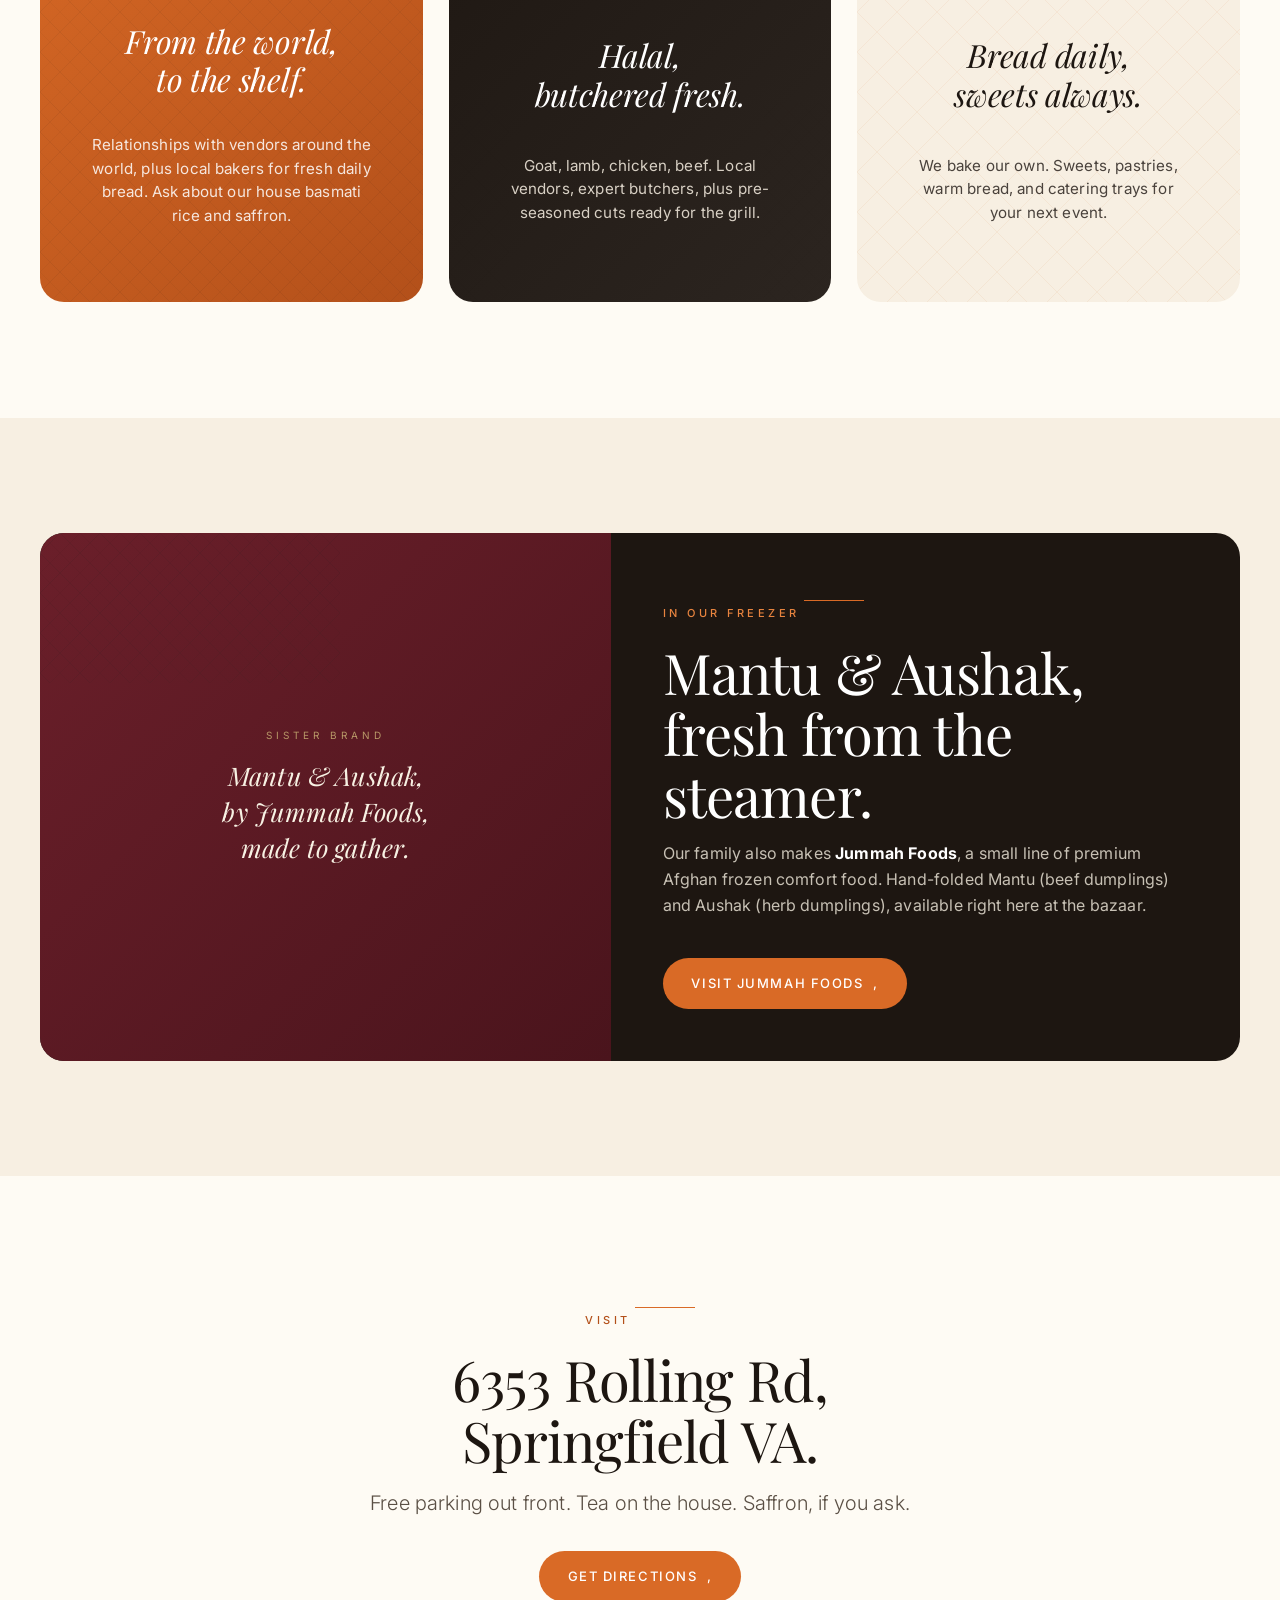
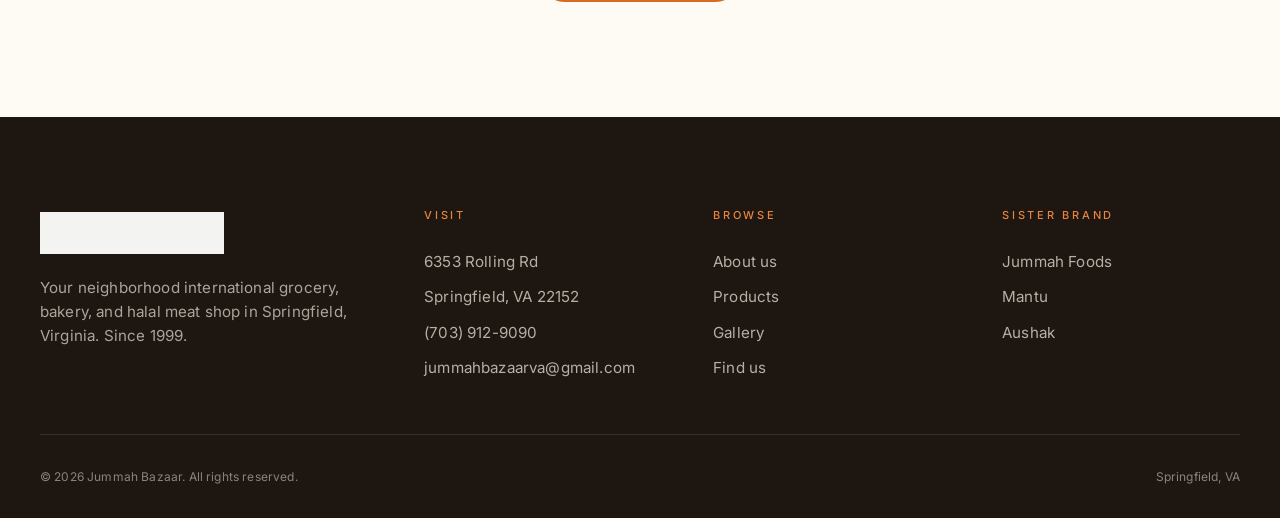
==== commit 26732433: "Pivot to type-driven design: replace amateur photos with editorial type-panels (orange/cream/dark) u" ====
--- a/about.html
+++ b/about.html
@@ -3,24 +3,21 @@
 <head>
   <meta charset="UTF-8" />
   <meta name="viewport" content="width=device-width, initial-scale=1, viewport-fit=cover" />
-  <title>About ,  Jummah Bazaar</title>
+  <title>About, Jummah Bazaar</title>
   <meta name="description" content="Jummah Bazaar means 'Friday Market' in Farsi. A staple of the Springfield, VA community for over 25 years." />
   <link rel="canonical" href="https://jummahbazaaronline.com/about" />
   <link rel="icon" href="assets/favicon.png" />
   <link rel="preconnect" href="https://fonts.googleapis.com" />
   <link rel="preconnect" href="https://fonts.gstatic.com" crossorigin />
-  <link href="https://fonts.googleapis.com/css2?family=Playfair+Display:ital,wght@0,400;0,500;0,600;0,700;1,400;1,500&family=Inter:wght@300;400;500;600&family=Pinyon+Script&display=swap" rel="stylesheet" />
-  <link rel="stylesheet" href="styles.css?v=2" />
+  <link href="https://fonts.googleapis.com/css2?family=Playfair+Display:ital,wght@0,400;0,500;0,600;0,700;1,400;1,500&family=Inter:wght@300;400;500;600&family=Amiri:ital,wght@0,400;0,700;1,400&family=Pinyon+Script&display=swap" rel="stylesheet" />
+  <link rel="stylesheet" href="styles.css?v=3" />
   <svg width="0" height="0" style="position:absolute" aria-hidden="true">
     <defs>
-      <pattern id="geo-orange" x="0" y="0" width="40" height="40" patternUnits="userSpaceOnUse">
-        <path d="M20 0 L40 20 L20 40 L0 20 Z" fill="none" stroke="#d96a26" stroke-width="0.4"/>
-        <path d="M0 0 L40 40 M40 0 L0 40" stroke="#d96a26" stroke-width="0.25"/>
-      </pattern>
-      <symbol id="medallion" viewBox="0 0 40 40">
-        <g fill="none" stroke="currentColor" stroke-width="1.1"><rect x="9" y="9" width="22" height="22"/><rect x="9" y="9" width="22" height="22" transform="rotate(45 20 20)"/></g>
-        <circle cx="20" cy="20" r="3" fill="currentColor"/>
-      </symbol>
+      <pattern id="geo-orange" x="0" y="0" width="40" height="40" patternUnits="userSpaceOnUse"><path d="M20 0 L40 20 L20 40 L0 20 Z" fill="none" stroke="currentColor" stroke-width="0.5"/><path d="M0 0 L40 40 M40 0 L0 40" stroke="currentColor" stroke-width="0.3"/></pattern>
+      <pattern id="geo-light" x="0" y="0" width="40" height="40" patternUnits="userSpaceOnUse"><path d="M20 0 L40 20 L20 40 L0 20 Z" fill="none" stroke="#d96a26" stroke-width="0.5"/></pattern>
+      <symbol id="kettle" viewBox="0 0 56 56"><g fill="none" stroke="currentColor" stroke-width="1.4" stroke-linecap="round"><path d="M14 30 Q14 18 28 18 Q42 18 42 30 L42 38 Q42 44 36 44 L20 44 Q14 44 14 38 Z"/><path d="M28 18 L28 12 M22 12 L34 12"/><path d="M42 28 Q50 28 50 24 Q50 22 48 22"/><circle cx="28" cy="34" r="1.5" fill="currentColor"/></g></symbol>
+      <symbol id="wheat" viewBox="0 0 56 56"><g fill="none" stroke="currentColor" stroke-width="1.4" stroke-linecap="round"><path d="M28 48 L28 14"/><path d="M28 18 Q22 16 20 12 Q26 12 28 16 Q30 12 36 12 Q34 16 28 18"/><path d="M28 26 Q20 24 18 18 Q26 19 28 24 Q30 19 38 18 Q36 24 28 26"/><path d="M28 34 Q19 32 17 24 Q26 26 28 32 Q30 26 39 24 Q37 32 28 34"/><path d="M28 42 Q18 40 16 30 Q26 32 28 40 Q30 32 40 30 Q38 40 28 42"/></g></symbol>
+      <symbol id="moon" viewBox="0 0 56 56"><g fill="none" stroke="currentColor" stroke-width="1.4" stroke-linecap="round"><path d="M40 36 Q26 38 22 22 Q22 12 32 10 Q24 18 28 28 Q32 36 44 32 Q42 34 40 36 Z"/><circle cx="14" cy="14" r="1" fill="currentColor"/></g></symbol>
     </defs>
   </svg>
 </head>
@@ -36,7 +33,7 @@
         <a href="contact.html">Visit</a>
       </nav>
       <div class="nav-cta">
-        <a class="btn btn-primary" href="contact.html">Find Us <span class="arrow">→</span></a>
+        <a class="btn btn-primary" href="contact.html">Find Us <span class="arrow">,</span></a>
         <button class="nav-toggle" aria-label="Menu"><svg viewBox="0 0 24 24" fill="none" stroke="currentColor" stroke-width="1.6" width="20" height="20"><path d="M4 7h16M4 12h16M4 17h16"/></svg></button>
       </div>
     </div>
@@ -52,11 +49,11 @@
       <span class="eyebrow">About Jummah Bazaar</span>
       <span class="gold-rule"></span>
       <h1>A neighborhood market,<br/>open every day.</h1>
-      <p class="lede">Twenty‑five years of groceries, bread, halal meat, and tea ,  on a corner of Rolling Road in Springfield, Virginia.</p>
-    </div>
-  </section>
-
-  <!-- BAZAAR meaning -->
+      <p class="lede">Twenty-five years of groceries, bread, halal meat, and tea, on a corner of Rolling Road in Springfield, Virginia.</p>
+    </div>
+  </section>
+
+  <!-- The name -->
   <section class="bg-paper">
     <div class="container">
       <div class="split">
@@ -64,11 +61,14 @@
           <span class="eyebrow">The name</span>
           <span class="gold-rule"></span>
           <h2 style="margin:1rem 0">Jummah <em class="text-orange" style="font-style:italic">Bazaar</em>.</h2>
-          <p class="lede" style="margin-bottom:1.25rem">The name means &lsquo;Friday Market&rsquo; in Farsi, one of the languages of Afghanistan. On Fridays ,  normally an off day ,  a large public market would open to the people. Everyone&rsquo;s household and grocery needs were met under one long row of stalls, with tea on every counter.</p>
-          <p class="muted" style="margin-bottom:1.5rem">We are happy to continue that tradition every day of the week. We&rsquo;ve been a staple of the local community for over twenty‑five years, serving guests with their grocery needs while carrying specialty products that may be hard to find elsewhere.</p>
-        </div>
-        <div class="split-image reveal">
-          <img src="assets/hero-meat.jpg" alt="Inside Jummah Bazaar" />
+          <p class="lede" style="margin-bottom:1.25rem">The name means &lsquo;Friday Market&rsquo; in Farsi, one of the languages of Afghanistan. On Fridays, normally an off day, a large public market would open to the people. Everyone&rsquo;s household and grocery needs were met under one long row of stalls, with tea on every counter.</p>
+          <p class="muted" style="margin-bottom:1.5rem">We are happy to continue that tradition every day of the week. We&rsquo;ve been a staple of the local community for over twenty-five years, serving guests with their grocery needs while carrying specialty products that may be hard to find elsewhere.</p>
+        </div>
+        <div class="split-image type-panel orange reveal">
+          <svg class="pattern" aria-hidden="true" style="color:#fff"><rect width="100%" height="100%" fill="url(#geo-orange)"/></svg>
+          <span class="label" style="color:#fff">Friday Market</span>
+          <div class="farsi" style="color:#fff">&laquo; Jummah Bazaar &raquo;</div>
+          <p style="color:#fff; opacity:0.92">In Farsi, the day everyone gathers. The day the kettle never stops.</p>
         </div>
       </div>
 
@@ -80,27 +80,28 @@
     </div>
   </section>
 
-  <!-- VALUES -->
+  <!-- Values -->
   <section class="bg-cream">
     <div class="container">
       <div class="split">
-        <div class="color-block orange reveal" style="aspect-ratio:4/5; border-radius:var(--radius-lg)">
-          <svg class="pattern" aria-hidden="true"><rect width="100%" height="100%" fill="url(#geo-orange)"/></svg>
-          <span class="sub">Our values</span>
-          <div class="quote">&ldquo;Come have a cup of tea with us.&rdquo;</div>
+        <div class="split-image type-panel dark reveal">
+          <svg class="pattern" aria-hidden="true" style="color:var(--orange-soft)"><rect width="100%" height="100%" fill="url(#geo-orange)"/></svg>
+          <svg class="icon-mark" style="color:var(--orange-soft)"><use href="#kettle"/></svg>
+          <span class="label" style="color:var(--orange-soft)">Our values</span>
+          <div class="farsi" style="color:#fff">&ldquo;Come have a cup of tea with us.&rdquo;</div>
         </div>
         <div class="reveal">
           <span class="eyebrow">Hospitality</span>
           <span class="gold-rule"></span>
           <h2 style="margin:1rem 0">Tea is on the house.</h2>
-          <p class="lede" style="margin-bottom:1.25rem">Afghan culture is intimately tied to hospitality and the importance we place on the well being of our guests.</p>
+          <p class="lede" style="margin-bottom:1.25rem">Afghan culture is intimately tied to hospitality and the importance we place on the well-being of our guests.</p>
           <p class="muted">As a guest of Jummah Bazaar we are motivated to ensure you not only find what you are looking for, but that you feel at home with us. Pull up a stool at the counter, ask about the saffron, ask about anything. Tea is always brewing.</p>
         </div>
       </div>
     </div>
   </section>
 
-  <!-- PRODUCTS -->
+  <!-- Three counters -->
   <section class="bg-paper">
     <div class="container">
       <div class="section-head reveal">
@@ -112,33 +113,31 @@
       </div>
 
       <div class="cat-grid">
-        <div class="cat-card reveal">
-          <img class="photo" src="assets/shop-sadaf-cardamom.jpg" alt="Grocery aisle" />
-          <div class="scrim"></div>
-          <div class="body">
-            <div class="meta">Our Groceries</div>
-            <h3>From the world to the shelf.</h3>
-            <p>Relationships and agreements with vendors around the world bring the world closer to you. Local vendors keep our bread fresh daily. Ask about our own Jummah Bazaar branded super‑long basmati rice, and our saffron from the finest source in the world.</p>
-          </div>
-        </div>
-        <div class="cat-card reveal">
-          <img class="photo" src="assets/hero-meat.jpg" alt="Halal meat counter" />
-          <div class="scrim"></div>
-          <div class="body">
-            <div class="meta">Our Meats</div>
-            <h3>Halal, butchered fresh.</h3>
-            <p>The finest halal meat shipped from local vendors and prepared fresh by expert butchers. Goat, lamb, chicken, and beef ,  plus pre‑packaged and pre‑seasoned cuts ready for the grill.</p>
-          </div>
-        </div>
-        <div class="cat-card reveal">
-          <div style="position:absolute; inset:0; background:var(--cream); display:grid; place-items:center; padding:2rem">
-            <img src="assets/carton.png" alt="Bakery" style="max-width:60%; max-height:60%; object-fit:contain" />
-          </div>
-          <div class="scrim"></div>
-          <div class="body">
-            <div class="meta">Our Bakery</div>
-            <h3>Bread daily, sweets always.</h3>
-            <p>We bake our own goods too. Come try our various sweets, pastries, and warm items made right here. We cater as well ,  reach out for your next event.</p>
+        <div class="reveal" style="text-decoration:none">
+          <div class="type-panel orange" style="border-radius:var(--radius-lg); aspect-ratio:3/4; min-height:unset">
+            <svg class="pattern" aria-hidden="true" style="color:#fff"><rect width="100%" height="100%" fill="url(#geo-orange)"/></svg>
+            <svg class="icon-mark" style="color:#fff"><use href="#wheat"/></svg>
+            <span class="label" style="color:#fff">Our Groceries</span>
+            <h3 style="color:#fff; font-size:clamp(1.4rem, 2.6vw, 2rem)">From the world,<br/>to the shelf.</h3>
+            <p>Relationships with vendors around the world, plus local bakers for fresh daily bread. Ask about our house basmati rice and saffron.</p>
+          </div>
+        </div>
+        <div class="reveal">
+          <div class="type-panel dark" style="border-radius:var(--radius-lg); aspect-ratio:3/4; min-height:unset">
+            <svg class="pattern" aria-hidden="true" style="color:var(--orange-soft)"><rect width="100%" height="100%" fill="url(#geo-orange)"/></svg>
+            <svg class="icon-mark" style="color:var(--orange-soft)"><use href="#moon"/></svg>
+            <span class="label" style="color:var(--orange-soft)">Our Meats</span>
+            <h3 style="color:#fff; font-size:clamp(1.4rem, 2.6vw, 2rem)">Halal,<br/>butchered fresh.</h3>
+            <p>Goat, lamb, chicken, beef. Local vendors, expert butchers, plus pre-seasoned cuts ready for the grill.</p>
+          </div>
+        </div>
+        <div class="reveal">
+          <div class="type-panel cream" style="border-radius:var(--radius-lg); aspect-ratio:3/4; min-height:unset">
+            <svg class="pattern" aria-hidden="true" style="color:var(--orange)"><rect width="100%" height="100%" fill="url(#geo-light)"/></svg>
+            <svg class="icon-mark" style="color:var(--orange-deep)"><use href="#kettle"/></svg>
+            <span class="label" style="color:var(--orange-deep)">Our Bakery</span>
+            <h3 style="color:var(--black); font-size:clamp(1.4rem, 2.6vw, 2rem)">Bread daily,<br/>sweets always.</h3>
+            <p>We bake our own. Sweets, pastries, warm bread, and catering trays for your next event.</p>
           </div>
         </div>
       </div>
@@ -150,18 +149,18 @@
     <div class="container">
       <div class="sister reveal">
         <div class="sister-art">
-          <svg class="pattern" aria-hidden="true"><rect width="100%" height="100%" fill="url(#geo-orange)"/></svg>
+          <svg class="pattern" aria-hidden="true" style="color:var(--orange)"><rect width="100%" height="100%" fill="url(#geo-orange)"/></svg>
           <div class="label">
             <small>Sister brand</small>
-            Mantu &amp; Aushak,<br/>by Jummah Foods , <br/>made to gather.
+            Mantu &amp; Aushak,<br/>by Jummah Foods,<br/>made to gather.
           </div>
         </div>
         <div class="sister-copy">
           <span class="eyebrow">In our freezer</span>
           <span class="gold-rule"></span>
           <h2>Mantu &amp; Aushak,<br/>fresh from the steamer.</h2>
-          <p>Our family also makes <strong style="color:#fff">Jummah Foods</strong>, a small line of premium Afghan frozen comfort food. Hand‑folded Mantu (beef dumplings) and Aushak (herb dumplings), available right here at the bazaar.</p>
-          <a class="btn btn-primary" href="https://jummahfoods.com/" target="_blank" rel="noopener" style="margin-top:1rem">Visit Jummah Foods <span class="arrow">→</span></a>
+          <p>Our family also makes <strong style="color:#fff">Jummah Foods</strong>, a small line of premium Afghan frozen comfort food. Hand-folded Mantu (beef dumplings) and Aushak (herb dumplings), available right here at the bazaar.</p>
+          <a class="btn btn-primary" href="https://jummahfoods.com/" target="_blank" rel="noopener" style="margin-top:1rem">Visit Jummah Foods <span class="arrow">,</span></a>
         </div>
       </div>
     </div>
@@ -174,7 +173,7 @@
       <span class="gold-rule"></span>
       <h2 style="margin:1rem 0">6353 Rolling Rd,<br/>Springfield VA.</h2>
       <p class="lede" style="margin:0 auto 2rem; max-width:50ch">Free parking out front. Tea on the house. Saffron, if you ask.</p>
-      <a class="btn btn-primary" href="contact.html">Get directions <span class="arrow">→</span></a>
+      <a class="btn btn-primary" href="contact.html">Get directions <span class="arrow">,</span></a>
     </div>
   </section>
 
@@ -188,7 +187,7 @@
         <div><h5>Visit</h5>
           <a href="https://www.google.com/maps?q=6353+Rolling+Rd,+Springfield+VA+22152" target="_blank" rel="noopener">6353 Rolling Rd</a>
           <a href="https://www.google.com/maps?q=6353+Rolling+Rd,+Springfield+VA+22152" target="_blank" rel="noopener">Springfield, VA 22152</a>
-          <a href="tel:+17039129090">(703) 912‑9090</a>
+          <a href="tel:+17039129090">(703) 912-9090</a>
           <a href="mailto:jummahbazaarva@gmail.com">jummahbazaarva@gmail.com</a>
         </div>
         <div><h5>Browse</h5>
--- a/styles.css
+++ b/styles.css
@@ -658,3 +658,71 @@
 }
 .shop-photo:hover img { transform: scale(1.04); }
 
+
+/* ----- Typography panels (editorial, no photos) ----- */
+.type-panel {
+  position: relative;
+  border-radius: var(--radius-lg);
+  overflow: hidden;
+  isolation: isolate;
+  display: grid;
+  place-items: center;
+  text-align: center;
+  padding: clamp(2rem, 5vw, 4rem) clamp(1.5rem, 3vw, 3rem);
+  min-height: 320px;
+}
+.type-panel.orange { background: linear-gradient(135deg, var(--orange) 0%, var(--orange-deep) 100%); color: #fff; }
+.type-panel.cream { background: var(--cream); color: var(--charcoal); }
+.type-panel.dark { background: linear-gradient(135deg, var(--black) 0%, var(--charcoal) 100%); color: var(--cream); }
+.type-panel.tint { background: var(--orange-tint); color: var(--orange-deep); }
+.type-panel .pattern {
+  position: absolute; inset: 0;
+  width: 100%; height: 100%;
+  opacity: 0.15;
+  z-index: -1;
+}
+.type-panel .farsi {
+  font-family: "Playfair Display", serif;
+  font-size: clamp(2rem, 4vw, 3rem);
+  font-style: italic;
+  font-weight: 400;
+  line-height: 1;
+  margin-bottom: 0.75rem;
+  opacity: 0.95;
+}
+.type-panel .arabic {
+  font-size: clamp(2.5rem, 5vw, 4rem);
+  margin-bottom: 0.5rem;
+  font-family: "Amiri", "Noto Naskh Arabic", "Playfair Display", serif;
+  direction: rtl;
+  opacity: 0.92;
+}
+.type-panel .label {
+  font-family: var(--font-sans);
+  font-size: 11px;
+  letter-spacing: 0.4em;
+  text-transform: uppercase;
+  margin-bottom: 1rem;
+  opacity: 0.7;
+}
+.type-panel h3 {
+  color: inherit;
+  font-style: italic;
+  font-weight: 400;
+  margin-bottom: 0.75rem;
+}
+.type-panel p {
+  max-width: 28ch;
+  font-size: 0.95rem;
+  line-height: 1.55;
+  opacity: 0.85;
+}
+.type-panel .icon-mark {
+  width: 56px; height: 56px;
+  margin: 0 auto 1.25rem;
+  opacity: 0.85;
+}
+
+/* When a type-panel sits inside a split (replaces split-image) */
+.split-image.type-panel { aspect-ratio: 4/5; min-height: unset; }
+
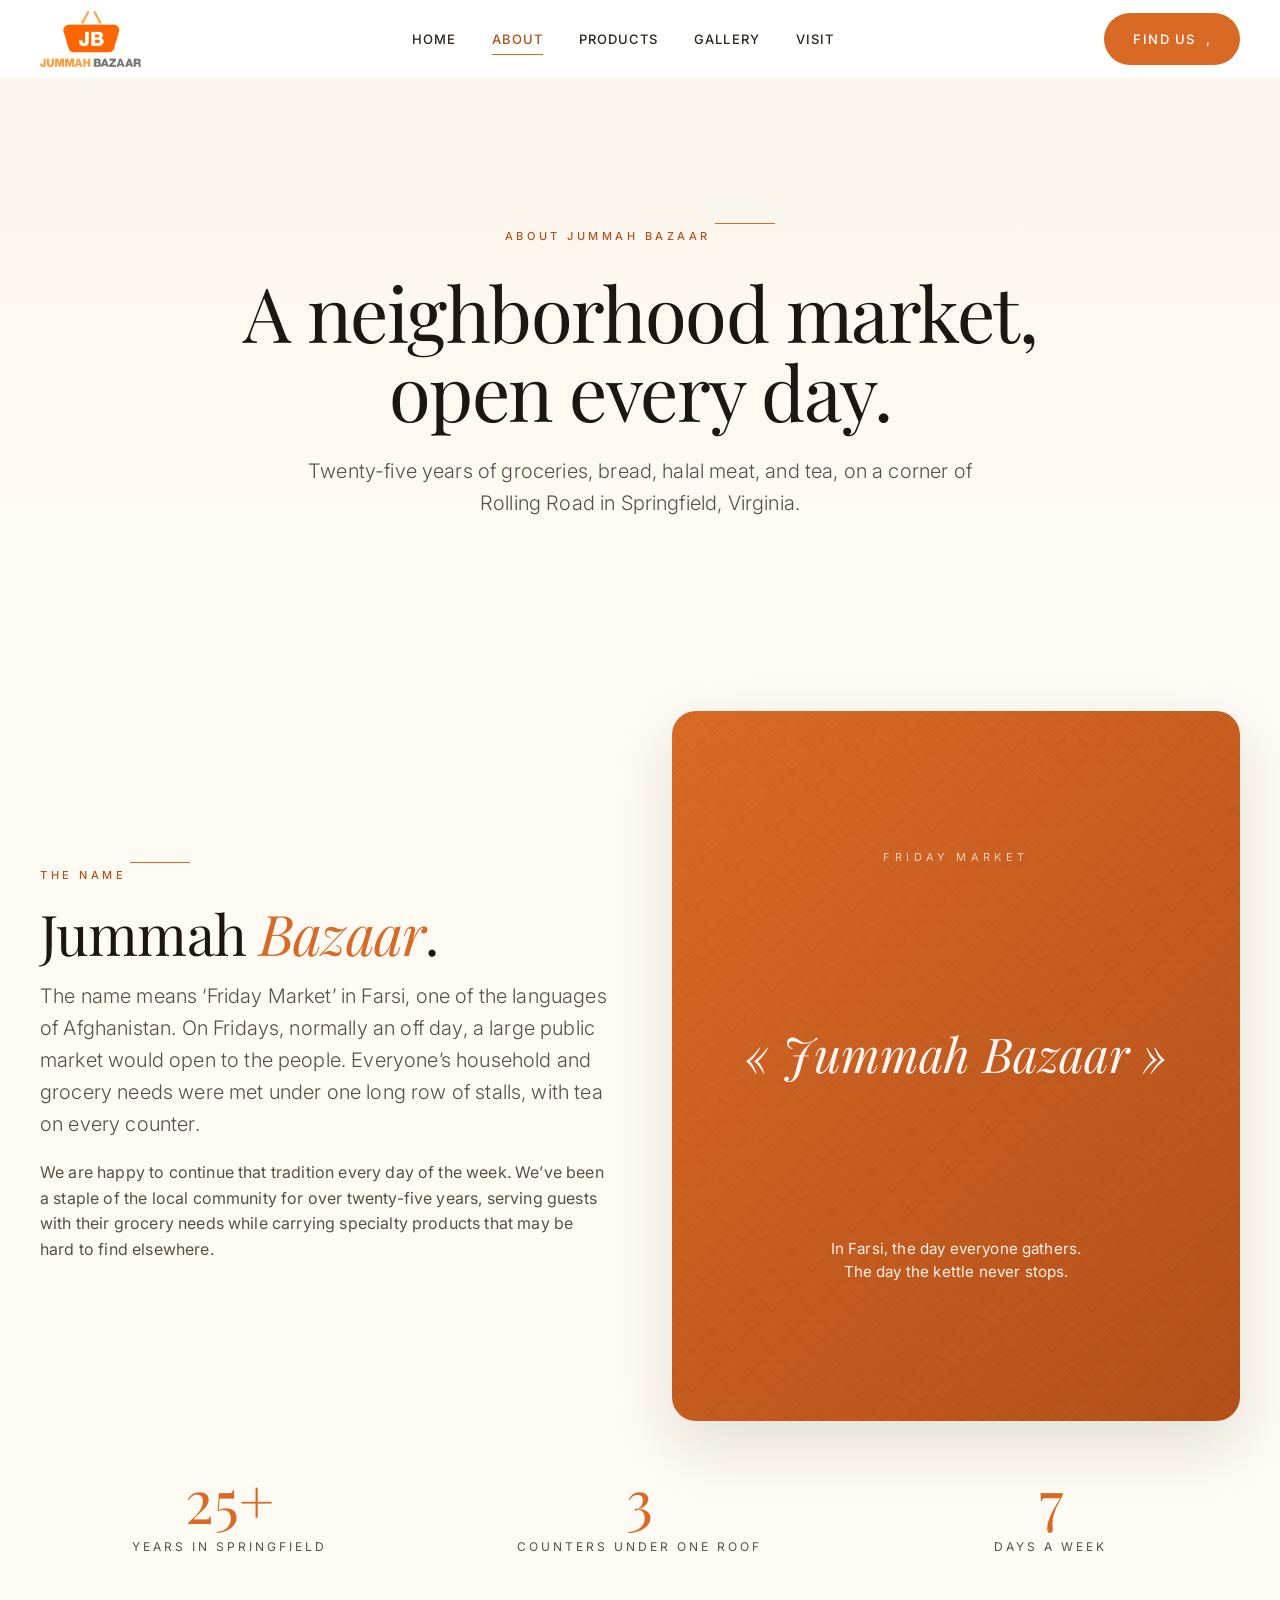
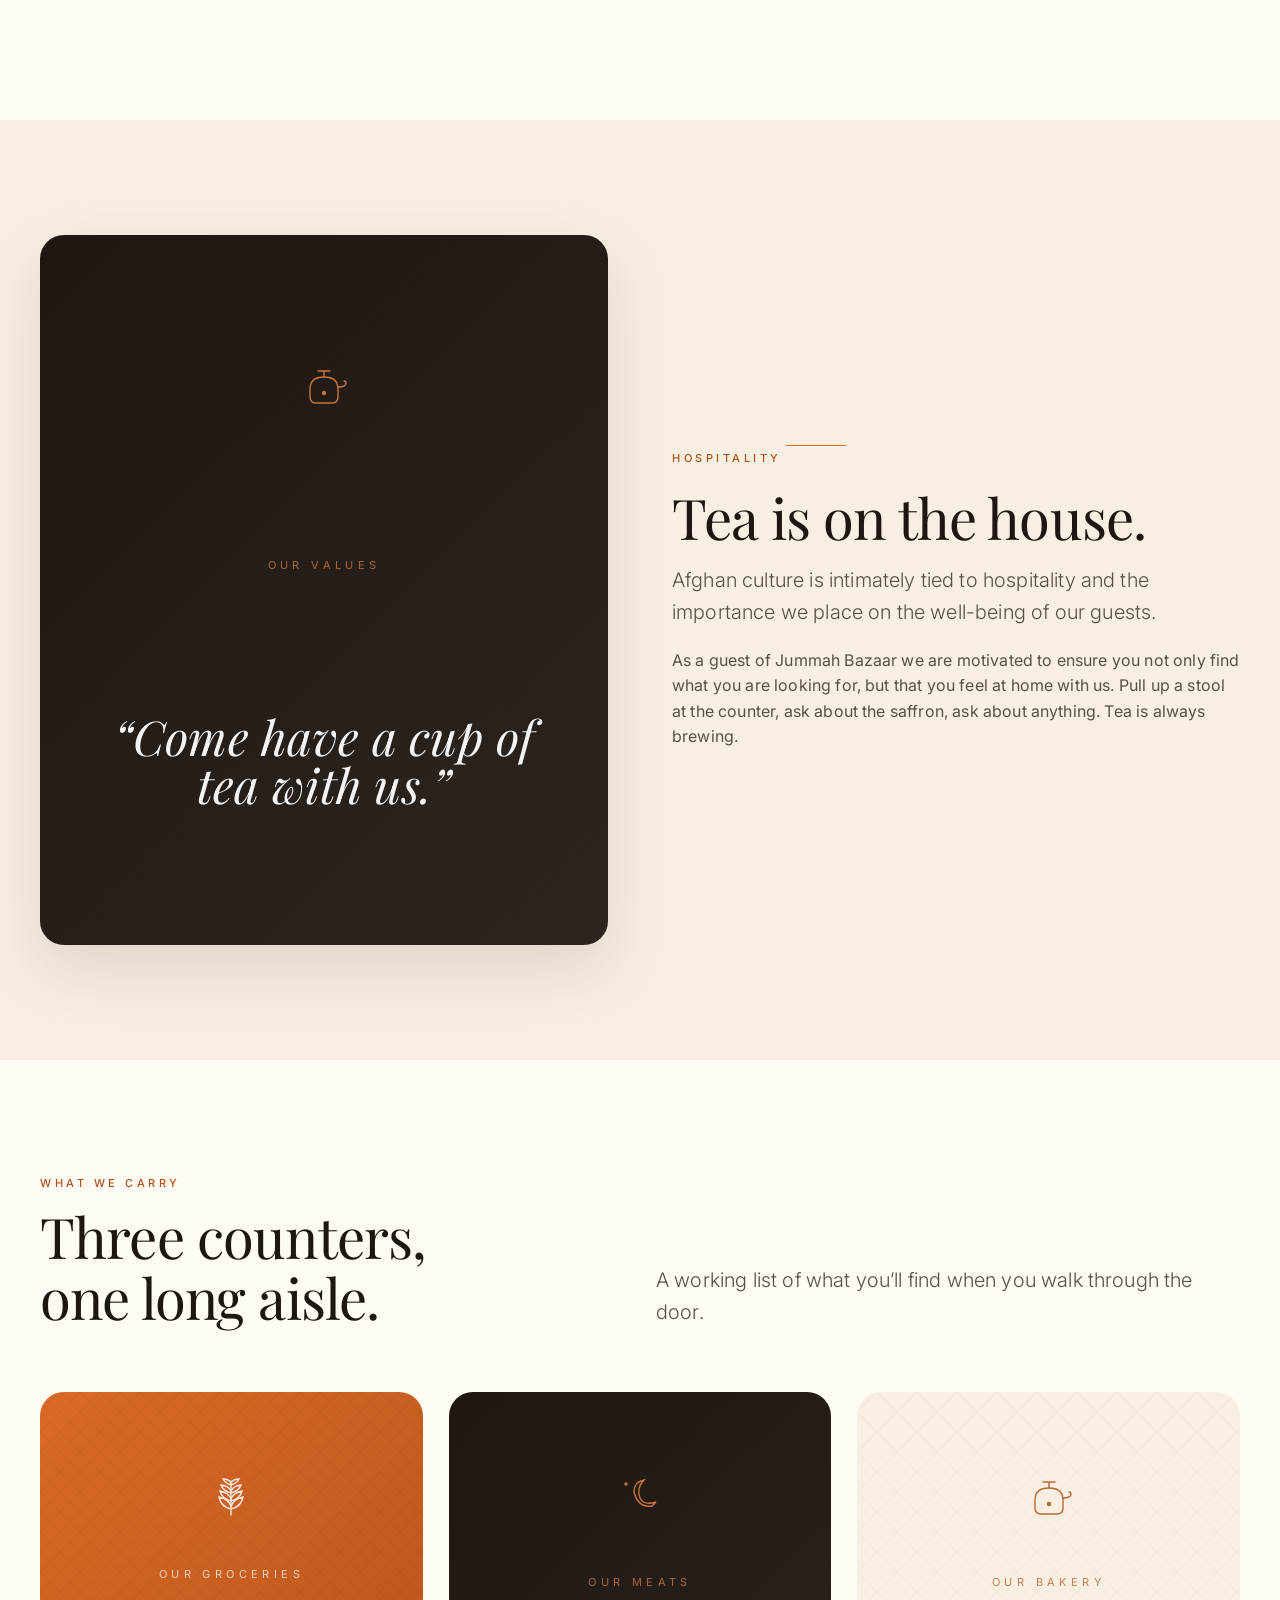
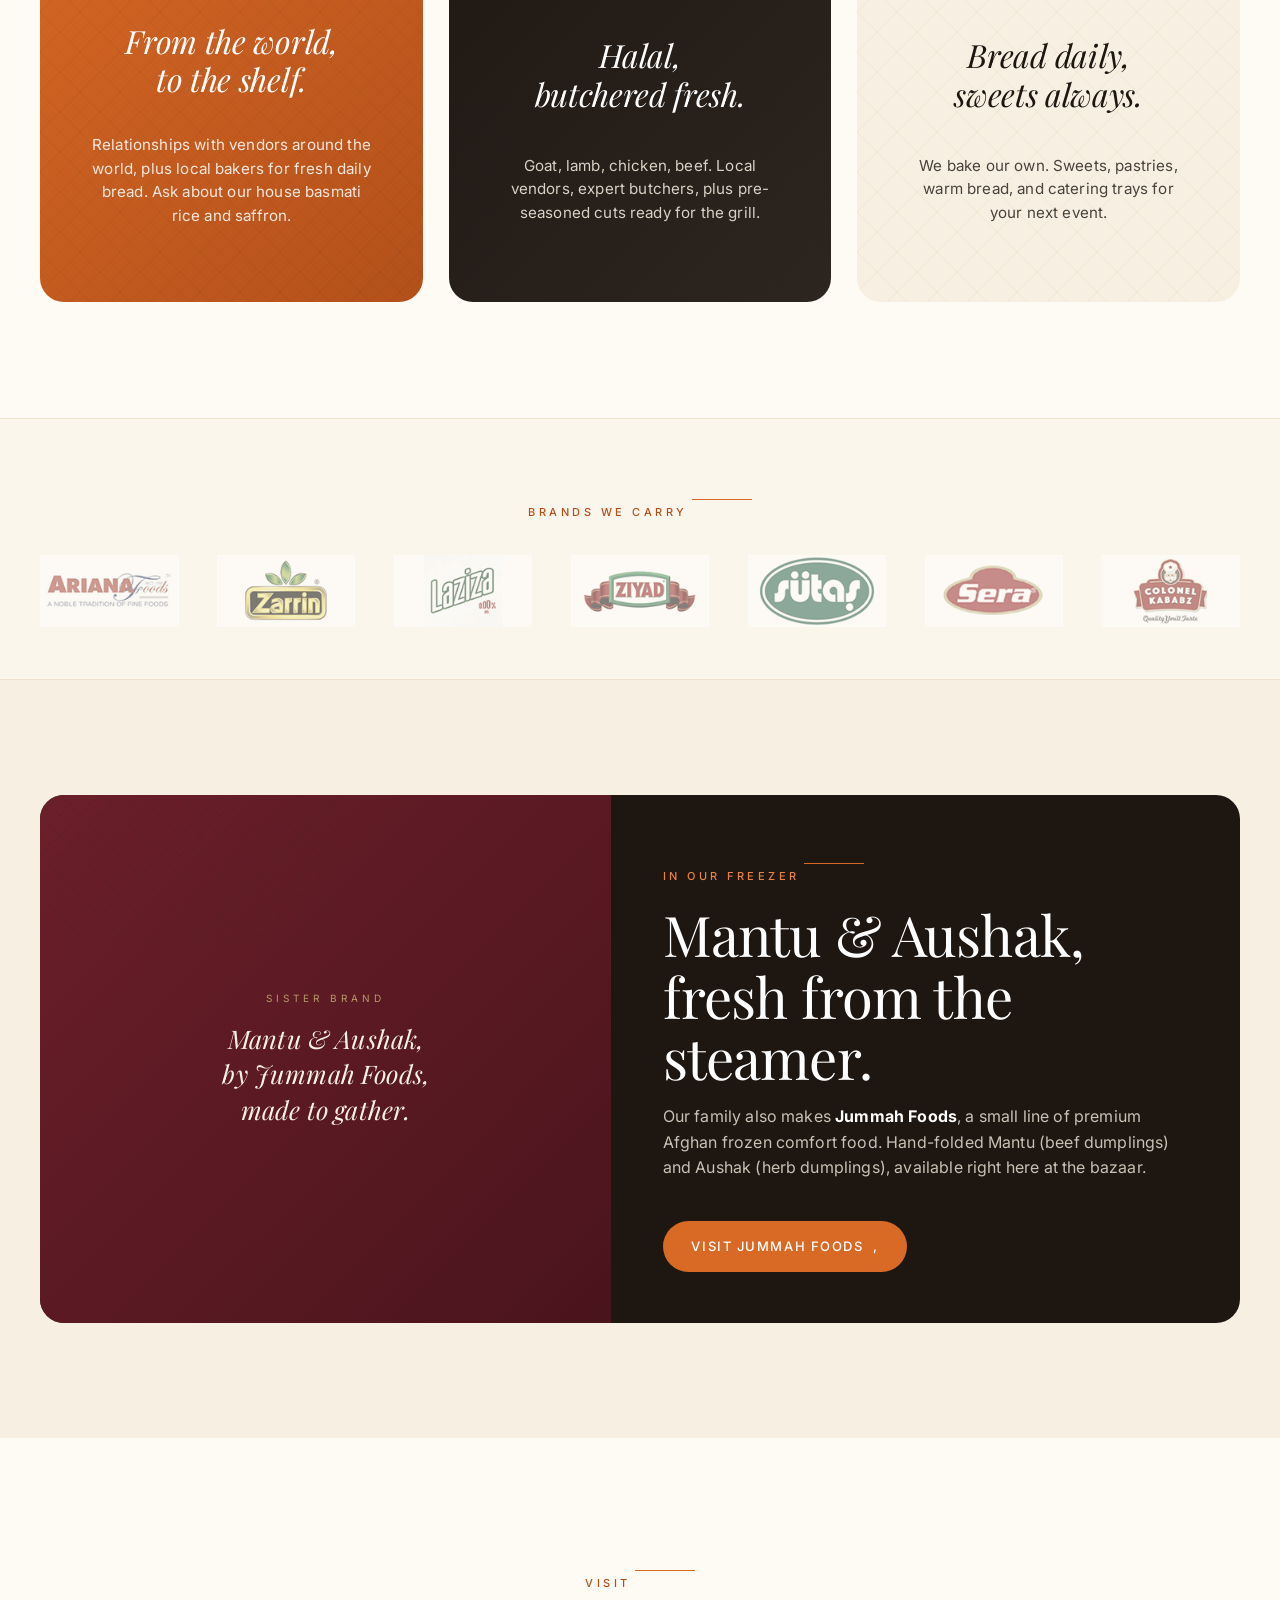
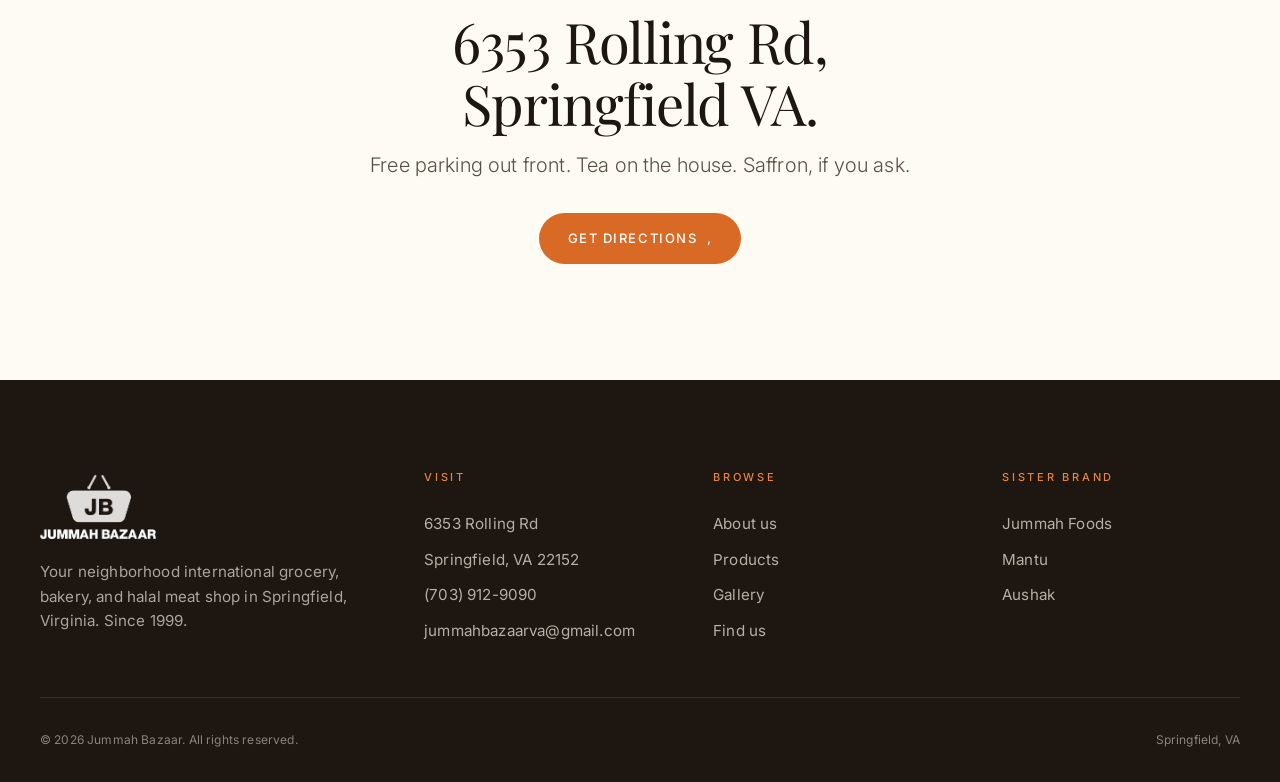
==== commit 4af86324: "Use real modern Jummah Bazaar logo (orange basket + JUMMAH BAZAAR wordmark) plus white version for f" ====
--- a/about.html
+++ b/about.html
@@ -10,7 +10,7 @@
   <link rel="preconnect" href="https://fonts.googleapis.com" />
   <link rel="preconnect" href="https://fonts.gstatic.com" crossorigin />
   <link href="https://fonts.googleapis.com/css2?family=Playfair+Display:ital,wght@0,400;0,500;0,600;0,700;1,400;1,500&family=Inter:wght@300;400;500;600&family=Amiri:ital,wght@0,400;0,700;1,400&family=Pinyon+Script&display=swap" rel="stylesheet" />
-  <link rel="stylesheet" href="styles.css?v=3" />
+  <link rel="stylesheet" href="styles.css?v=4" />
   <svg width="0" height="0" style="position:absolute" aria-hidden="true">
     <defs>
       <pattern id="geo-orange" x="0" y="0" width="40" height="40" patternUnits="userSpaceOnUse"><path d="M20 0 L40 20 L20 40 L0 20 Z" fill="none" stroke="currentColor" stroke-width="0.5"/><path d="M0 0 L40 40 M40 0 L0 40" stroke="currentColor" stroke-width="0.3"/></pattern>
@@ -24,7 +24,7 @@
 <body>
   <header class="nav" role="banner">
     <div class="container nav-inner">
-      <a class="brand" href="index.html" aria-label="Jummah Bazaar home"><img class="brand-logo" src="assets/logo-wide.png" alt="Jummah Bazaar" /></a>
+      <a class="brand" href="index.html" aria-label="Jummah Bazaar home"><img class="brand-mark-img" src="assets/logo-mark.png" alt="Jummah Bazaar" /></a>
       <nav class="nav-links" aria-label="Main">
         <a href="index.html">Home</a>
         <a href="about.html" class="active">About</a>
@@ -144,6 +144,26 @@
     </div>
   </section>
 
+  
+  <!-- ==================== BRANDS WE CARRY ==================== -->
+  <section class="brands-strip">
+    <div class="container">
+      <div style="text-align:center; margin-bottom:2rem">
+        <span class="eyebrow">Brands we carry</span>
+        <span class="gold-rule"></span>
+      </div>
+      <div class="brands-row reveal">
+        <div class="brand-logo-cell"><img src="assets/brand-ariana-foods.png" alt="Ariana Foods" /></div>
+        <div class="brand-logo-cell"><img src="assets/brand-zarrin.png" alt="Zarrin" /></div>
+        <div class="brand-logo-cell"><img src="assets/brand-laziza.png" alt="Laziza" /></div>
+        <div class="brand-logo-cell"><img src="assets/brand-ziyad.png" alt="Ziyad" /></div>
+        <div class="brand-logo-cell"><img src="assets/brand-sutas.png" alt="Sutas" /></div>
+        <div class="brand-logo-cell"><img src="assets/brand-sera.png" alt="Sera" /></div>
+        <div class="brand-logo-cell"><img src="assets/brand-colonel-kababz.png" alt="Colonel Kababz" /></div>
+      </div>
+    </div>
+  </section>
+
   <!-- SISTER BRAND -->
   <section class="bg-cream">
     <div class="container">
@@ -181,7 +201,7 @@
     <div class="container">
       <div class="footer-grid">
         <div class="footer-brand">
-          <a class="brand" href="index.html" aria-label="Jummah Bazaar home"><img class="brand-logo in-footer" src="assets/logo-wide.png" alt="Jummah Bazaar" style="height:42px" /></a>
+          <a class="brand" href="index.html" aria-label="Jummah Bazaar home"><img class="brand-mark-img" src="assets/logo-mark-white.png" alt="Jummah Bazaar" style="height:64px" /></a>
           <p>Your neighborhood international grocery, bakery, and halal meat shop in Springfield, Virginia. Since 1999.</p>
         </div>
         <div><h5>Visit</h5>
--- a/styles.css
+++ b/styles.css
@@ -726,3 +726,71 @@
 /* When a type-panel sits inside a split (replaces split-image) */
 .split-image.type-panel { aspect-ratio: 4/5; min-height: unset; }
 
+
+/* ----- Modern logo (replaces brand-logo wordmark) ----- */
+.brand-mark-img {
+  height: 56px;
+  width: auto;
+  display: block;
+}
+@media (max-width: 920px) { .brand-mark-img { height: 48px; } }
+
+/* ----- Brands strip ----- */
+.brands-strip {
+  padding: clamp(2.5rem, 5vw, 4rem) 0;
+  background: var(--ivory);
+  border-top: 1px solid var(--bone);
+  border-bottom: 1px solid var(--bone);
+}
+.brands-row {
+  display: grid;
+  grid-template-columns: repeat(7, 1fr);
+  gap: clamp(1.5rem, 3vw, 3rem);
+  align-items: center;
+}
+@media (max-width: 1080px) { .brands-row { grid-template-columns: repeat(4, 1fr); } }
+@media (max-width: 600px) { .brands-row { grid-template-columns: repeat(3, 1fr); gap: 1.5rem; } }
+.brand-logo-cell {
+  display: grid;
+  place-items: center;
+  height: 60px;
+  opacity: 0.55;
+  filter: grayscale(50%);
+  transition: opacity 0.25s var(--ease), filter 0.25s var(--ease);
+}
+.brand-logo-cell:hover { opacity: 1; filter: grayscale(0%); }
+.brand-logo-cell img {
+  max-height: 100%;
+  max-width: 100%;
+  object-fit: contain;
+}
+
+/* ----- Hero with logo as visual ----- */
+.hero-logo-panel {
+  position: relative;
+  aspect-ratio: 4/5;
+  border-radius: var(--radius-lg);
+  overflow: hidden;
+  background: linear-gradient(135deg, var(--ivory) 0%, var(--orange-tint) 100%);
+  display: grid;
+  place-items: center;
+  padding: clamp(2rem, 5vw, 4rem);
+  isolation: isolate;
+}
+.hero-logo-panel img {
+  width: 70%;
+  max-width: 380px;
+  height: auto;
+  z-index: 1;
+}
+.hero-logo-panel .pattern {
+  position: absolute; inset: 0; width: 100%; height: 100%;
+  opacity: 0.18; z-index: 0;
+}
+.hero-logo-panel .badge-text {
+  position: absolute; bottom: 1.5rem; left: 50%; transform: translateX(-50%);
+  font-family: var(--font-sans); font-size: 11px; letter-spacing: 0.4em;
+  text-transform: uppercase; color: var(--orange-deep); opacity: 0.7;
+  z-index: 2;
+}
+
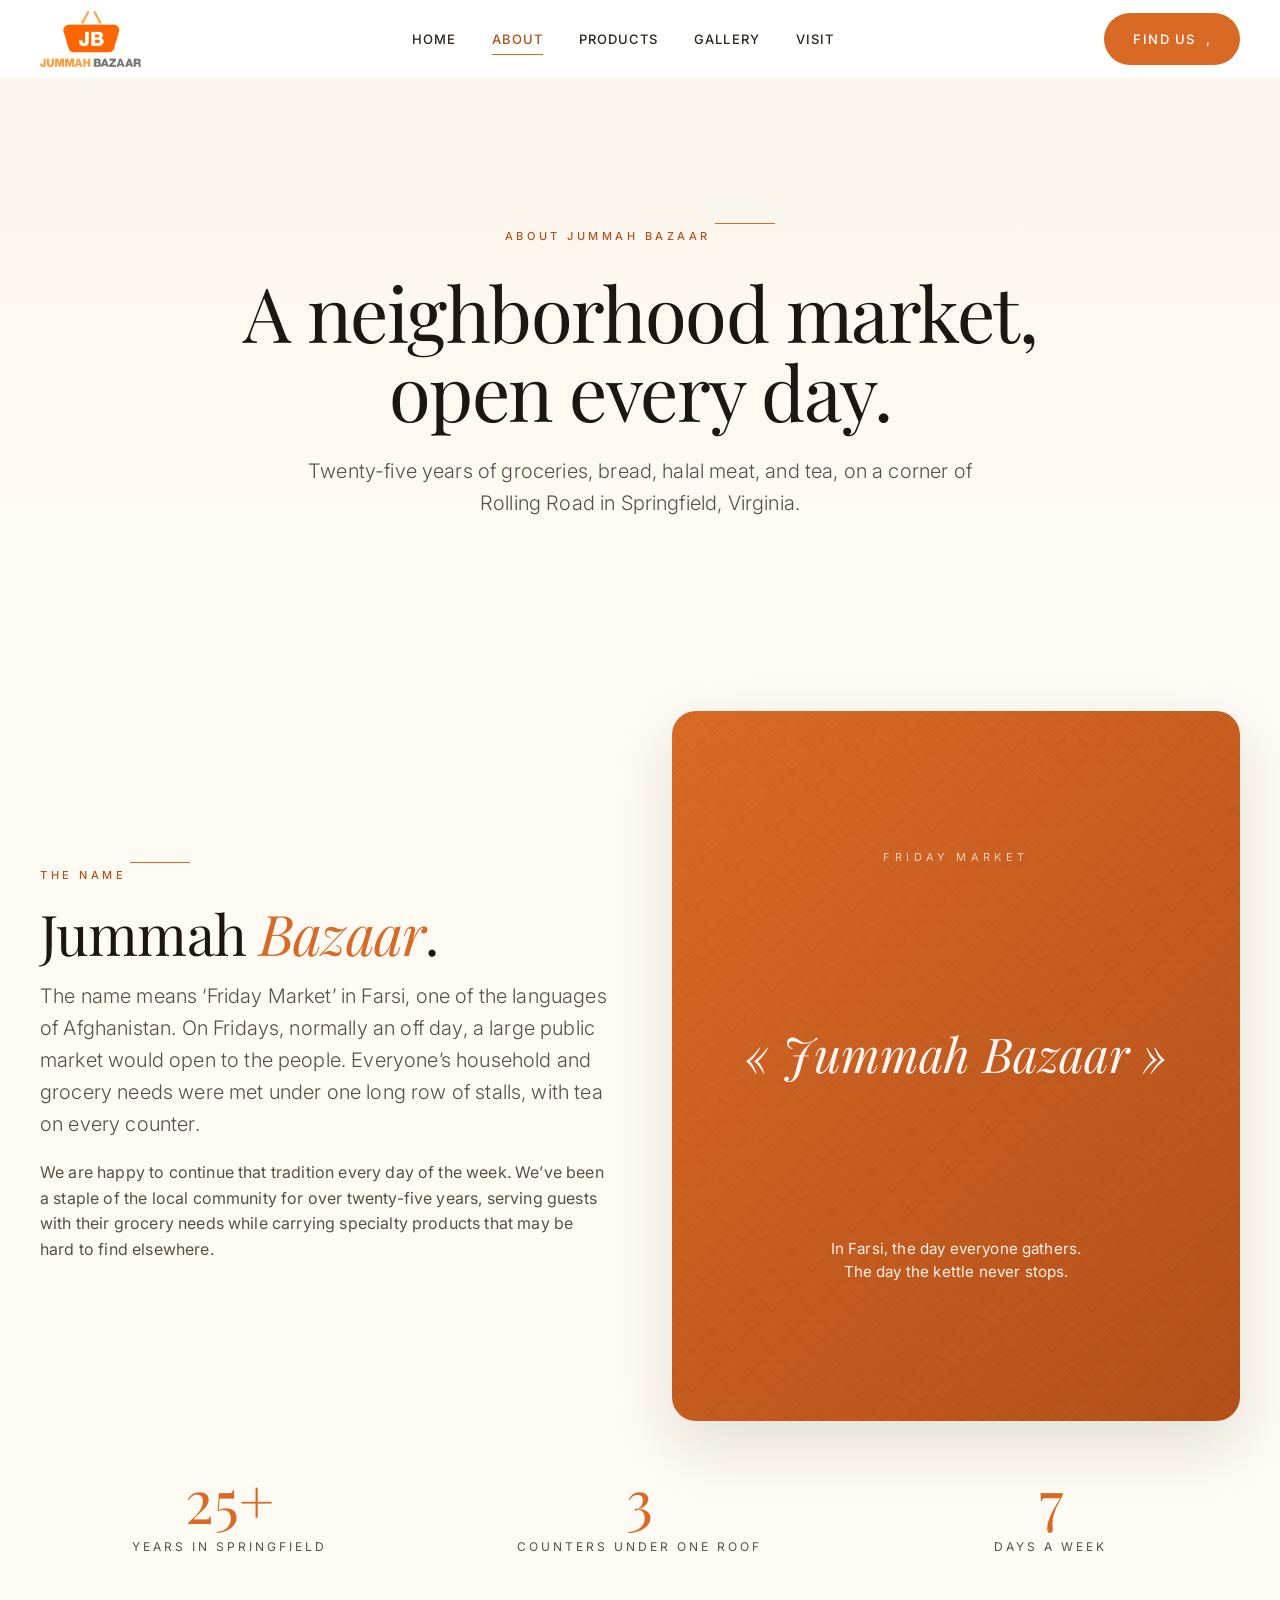
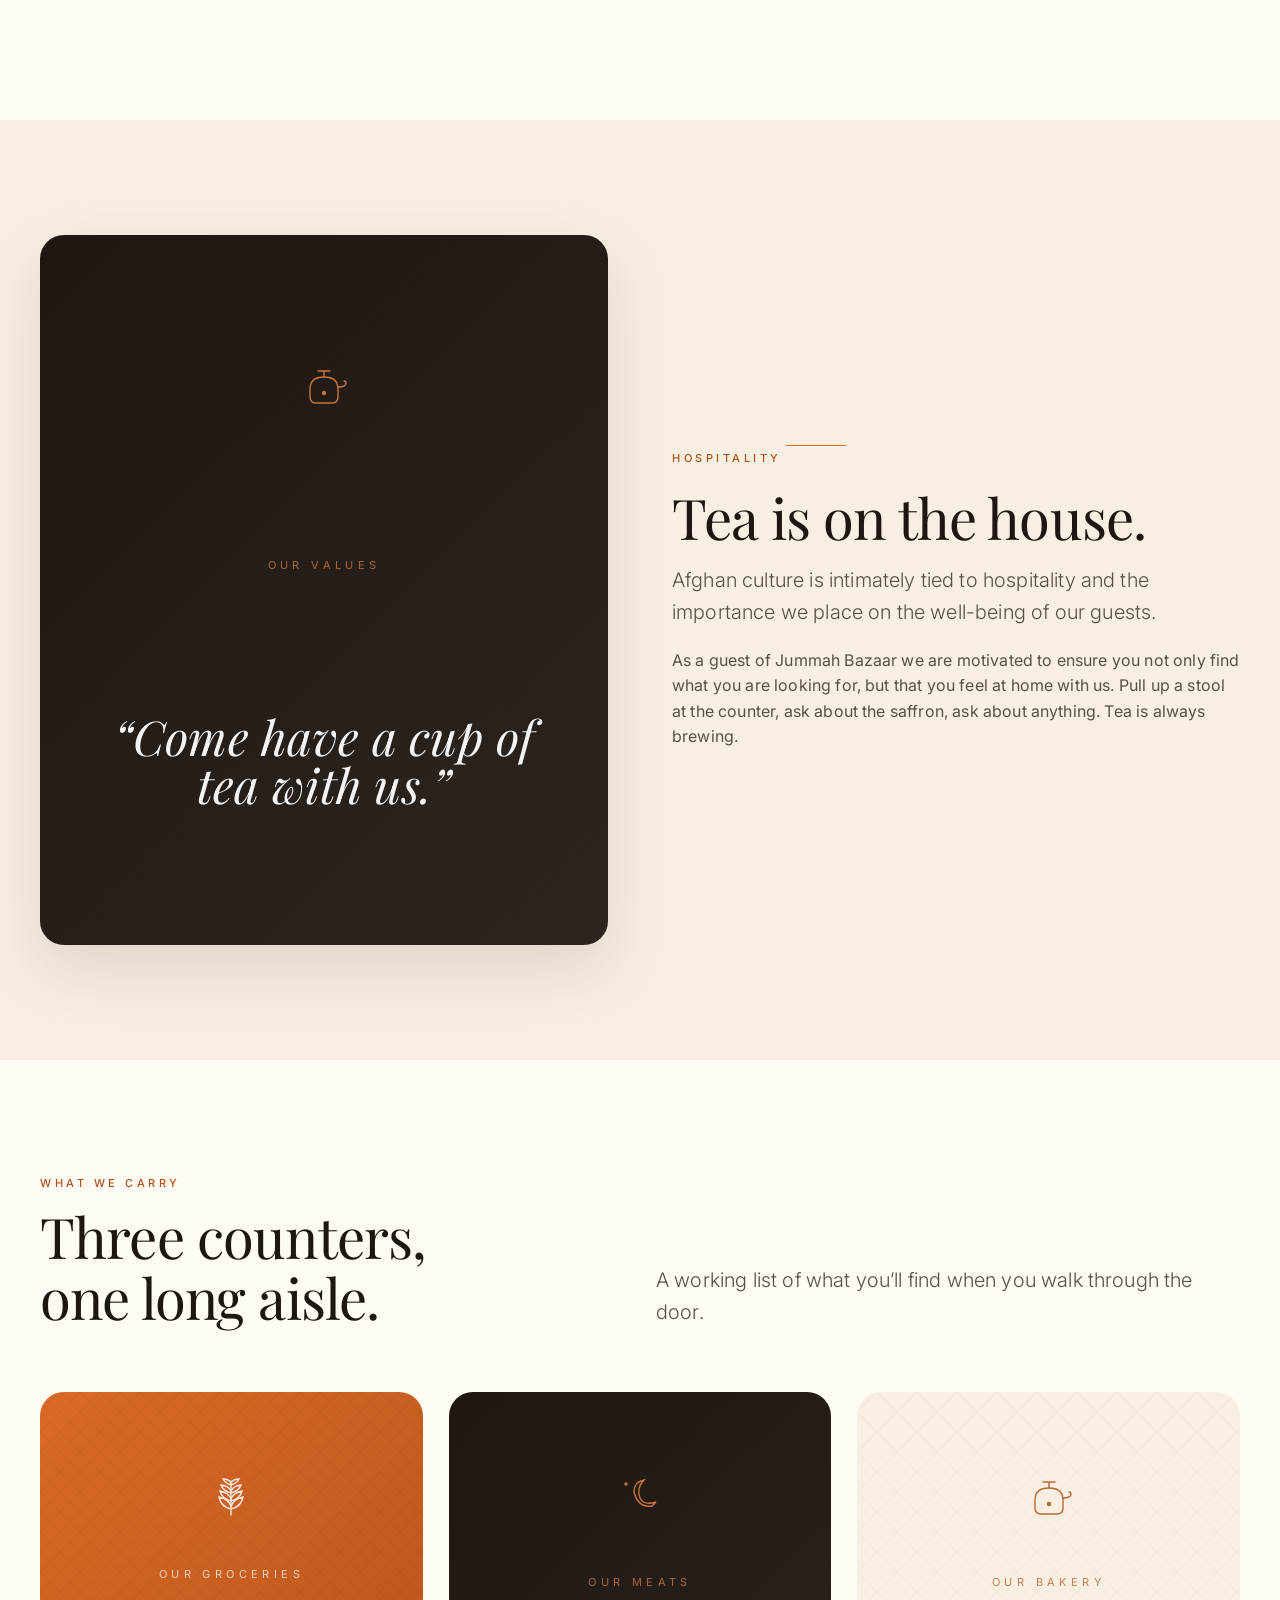
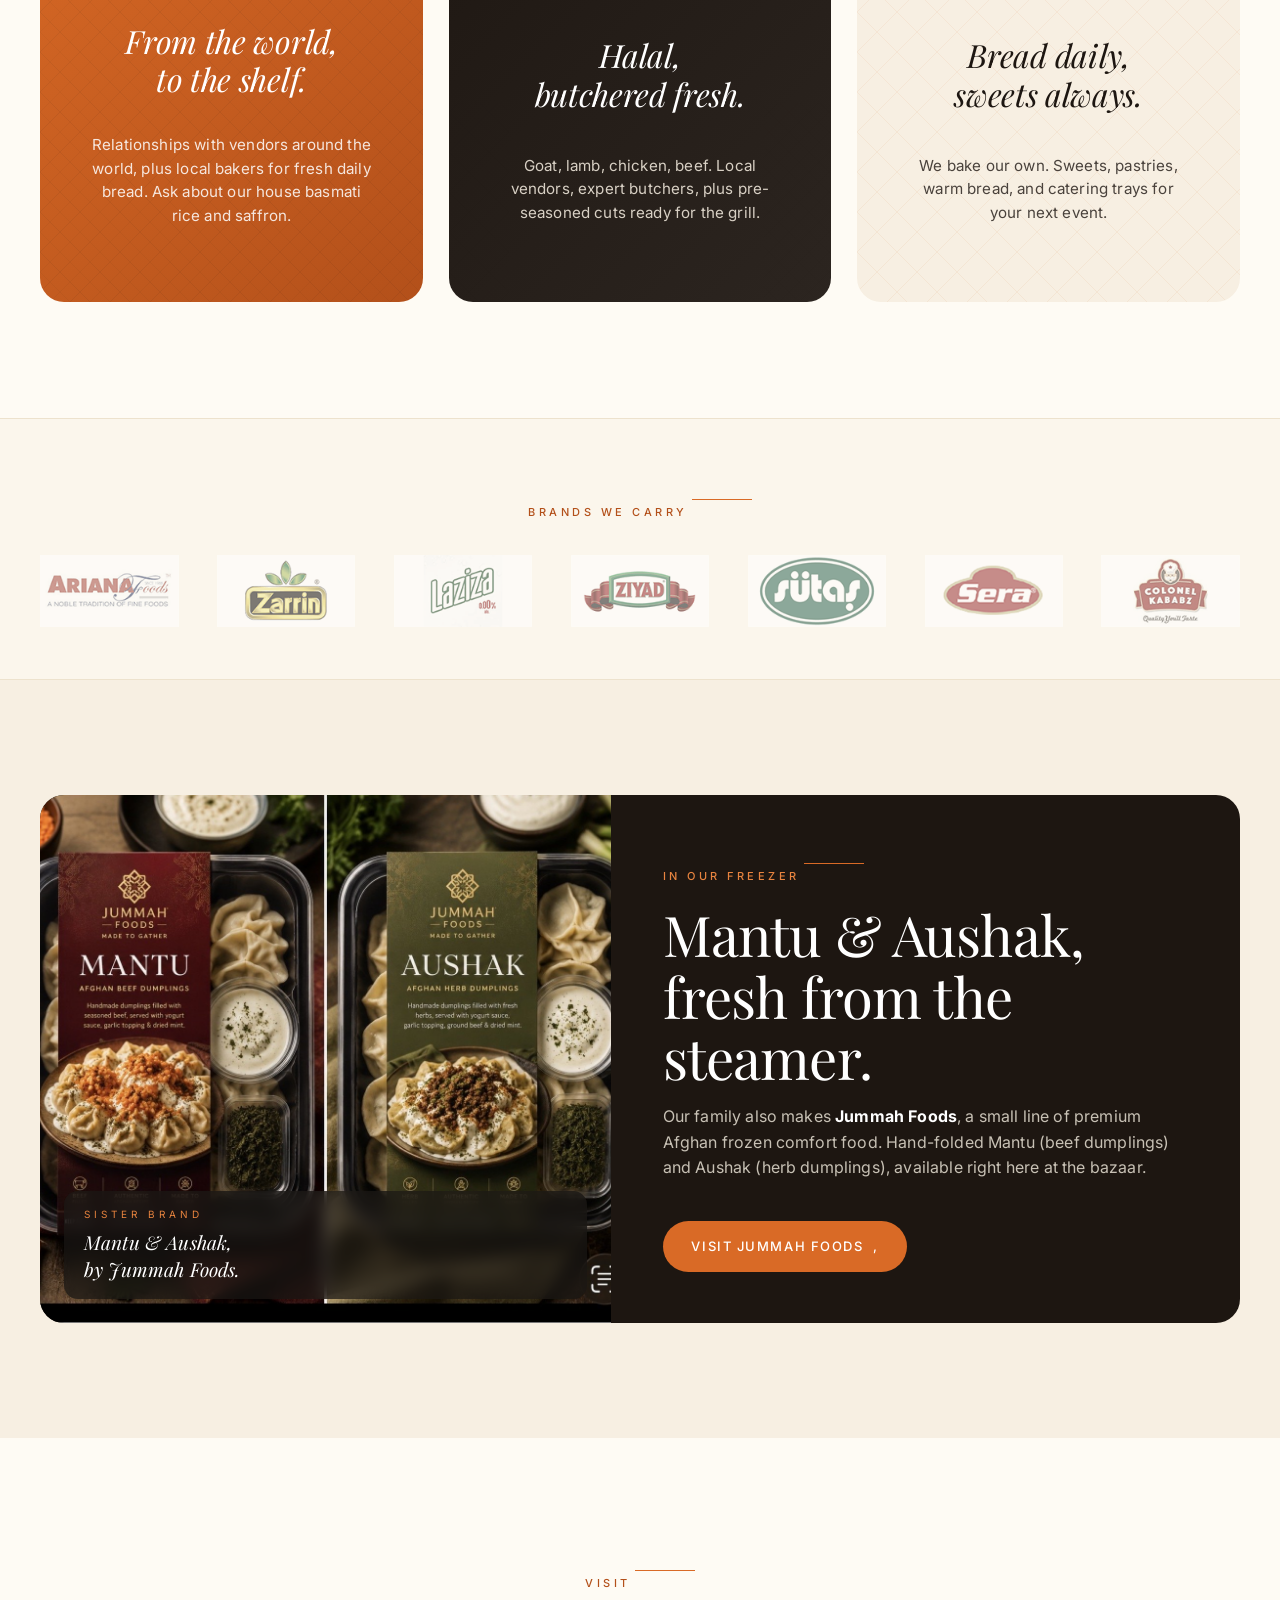
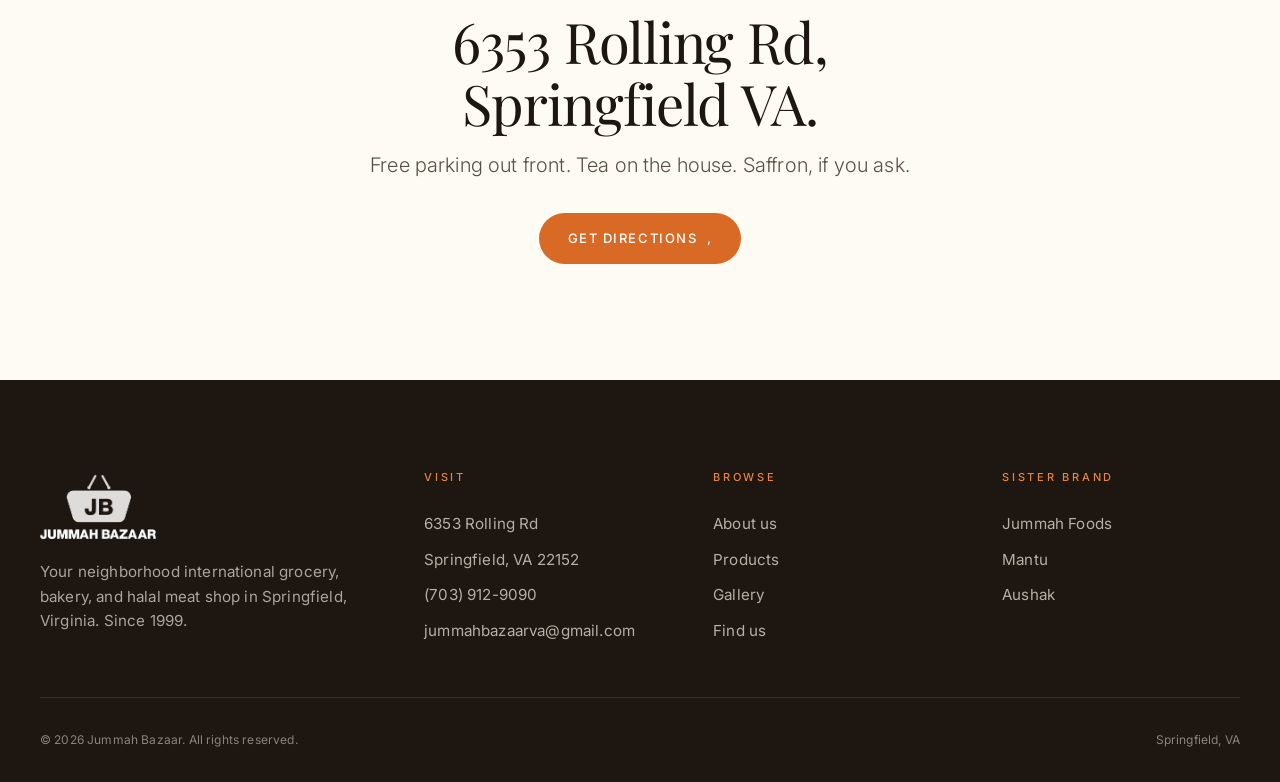
==== commit 8b449915: "Add real Mantu/Aushak packaging photo to Jummah Foods sister brand callout" ====
--- a/about.html
+++ b/about.html
@@ -10,7 +10,7 @@
   <link rel="preconnect" href="https://fonts.googleapis.com" />
   <link rel="preconnect" href="https://fonts.gstatic.com" crossorigin />
   <link href="https://fonts.googleapis.com/css2?family=Playfair+Display:ital,wght@0,400;0,500;0,600;0,700;1,400;1,500&family=Inter:wght@300;400;500;600&family=Amiri:ital,wght@0,400;0,700;1,400&family=Pinyon+Script&display=swap" rel="stylesheet" />
-  <link rel="stylesheet" href="styles.css?v=4" />
+  <link rel="stylesheet" href="styles.css?v=5" />
   <svg width="0" height="0" style="position:absolute" aria-hidden="true">
     <defs>
       <pattern id="geo-orange" x="0" y="0" width="40" height="40" patternUnits="userSpaceOnUse"><path d="M20 0 L40 20 L20 40 L0 20 Z" fill="none" stroke="currentColor" stroke-width="0.5"/><path d="M0 0 L40 40 M40 0 L0 40" stroke="currentColor" stroke-width="0.3"/></pattern>
@@ -168,11 +168,11 @@
   <section class="bg-cream">
     <div class="container">
       <div class="sister reveal">
-        <div class="sister-art">
-          <svg class="pattern" aria-hidden="true" style="color:var(--orange)"><rect width="100%" height="100%" fill="url(#geo-orange)"/></svg>
+        <div class="sister-art with-photo">
+          <img src="assets/jummah-foods-mantu-aushak.jpg" alt="Jummah Foods Mantu and Aushak frozen meal trays" />
           <div class="label">
             <small>Sister brand</small>
-            Mantu &amp; Aushak,<br/>by Jummah Foods,<br/>made to gather.
+            Mantu &amp; Aushak,<br/>by Jummah Foods.
           </div>
         </div>
         <div class="sister-copy">
--- a/styles.css
+++ b/styles.css
@@ -794,3 +794,44 @@
   z-index: 2;
 }
 
+
+/* ----- Sister art with real photo ----- */
+.sister-art.with-photo {
+  background: #1a1714;
+  padding: 0;
+}
+.sister-art.with-photo img {
+  width: 100%;
+  height: 100%;
+  object-fit: cover;
+  display: block;
+}
+.sister-art.with-photo .label {
+  position: absolute;
+  bottom: 1.5rem;
+  left: 1.5rem;
+  right: 1.5rem;
+  background: rgba(26, 23, 20, 0.7);
+  backdrop-filter: blur(8px);
+  padding: 1rem 1.25rem;
+  border-radius: var(--radius-md);
+  text-align: left;
+  z-index: 2;
+  color: #fff;
+  font-family: var(--font-display);
+  font-style: italic;
+  font-size: clamp(1rem, 1.6vw, 1.2rem);
+  line-height: 1.4;
+  max-width: unset;
+}
+.sister-art.with-photo .label small {
+  display: block;
+  font-family: var(--font-sans);
+  font-size: 10px;
+  letter-spacing: 0.4em;
+  text-transform: uppercase;
+  color: var(--orange-soft);
+  font-style: normal;
+  margin-bottom: 0.5rem;
+}
+
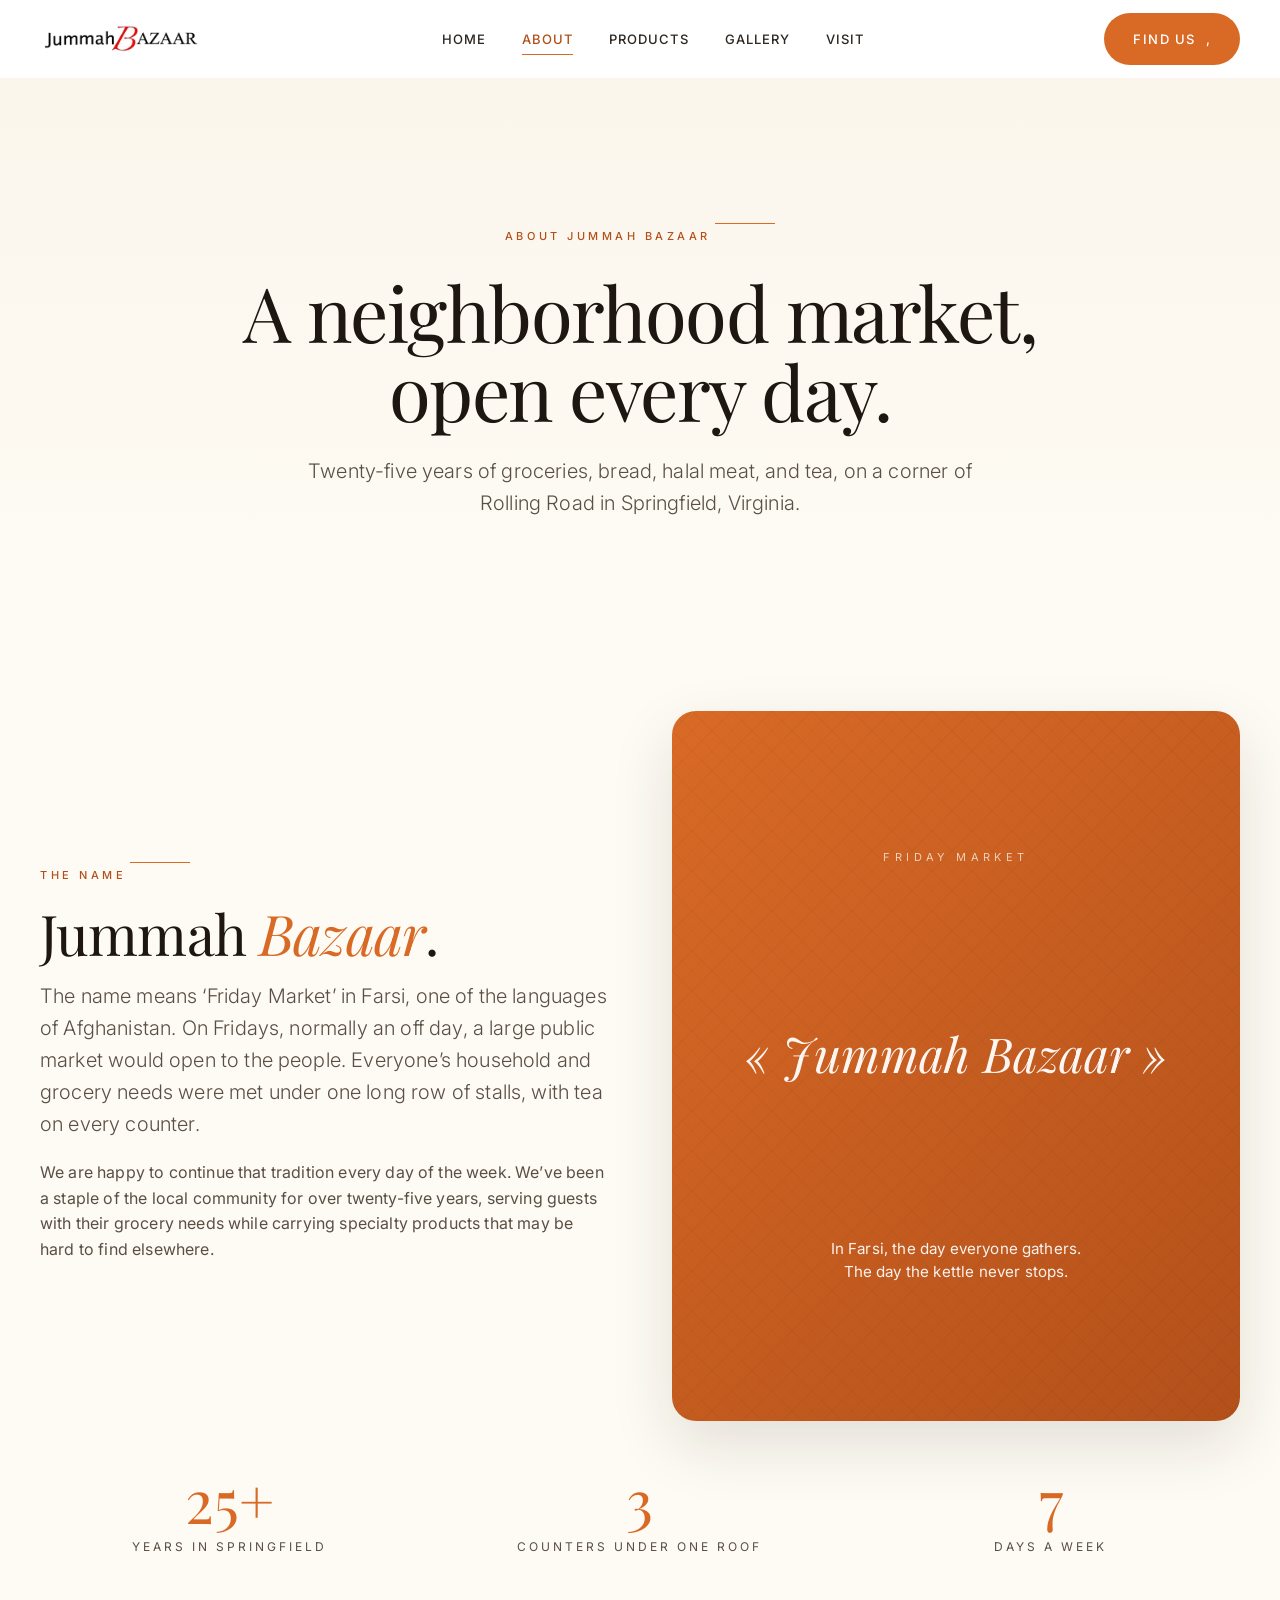
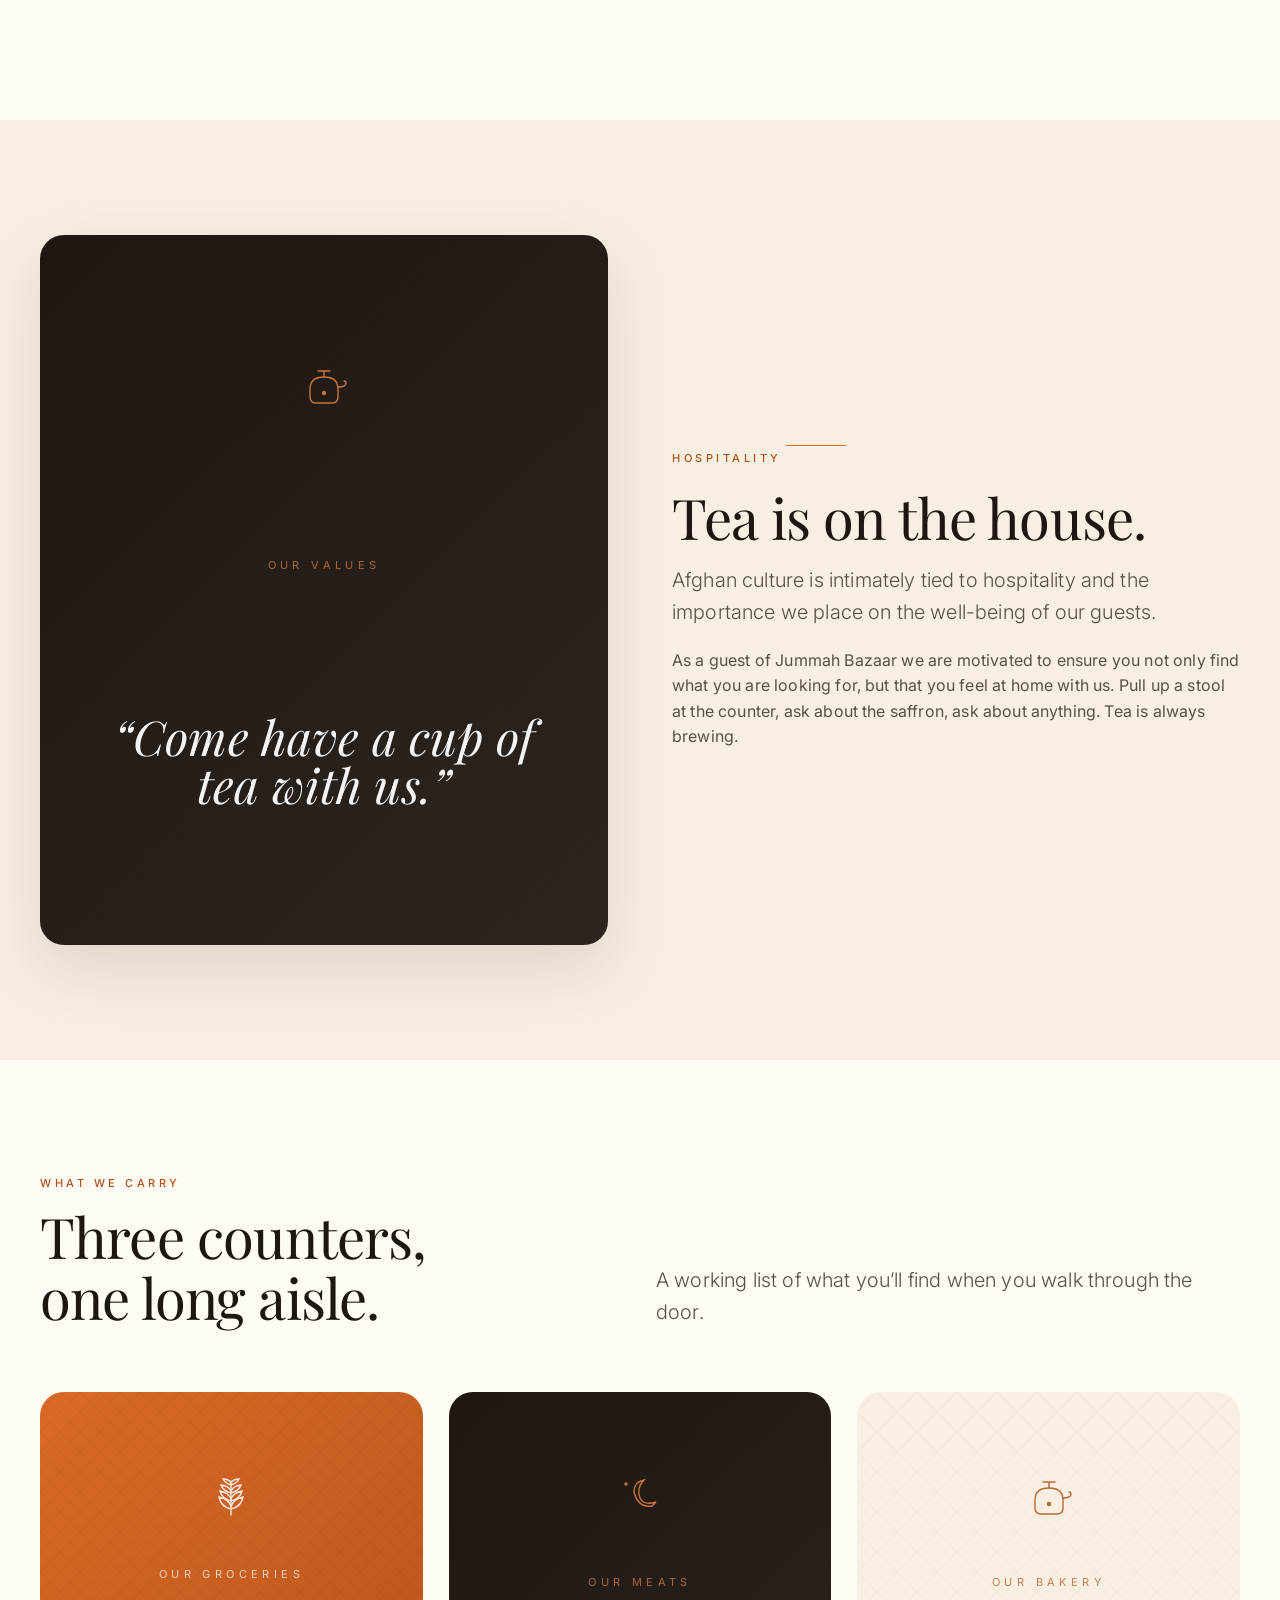
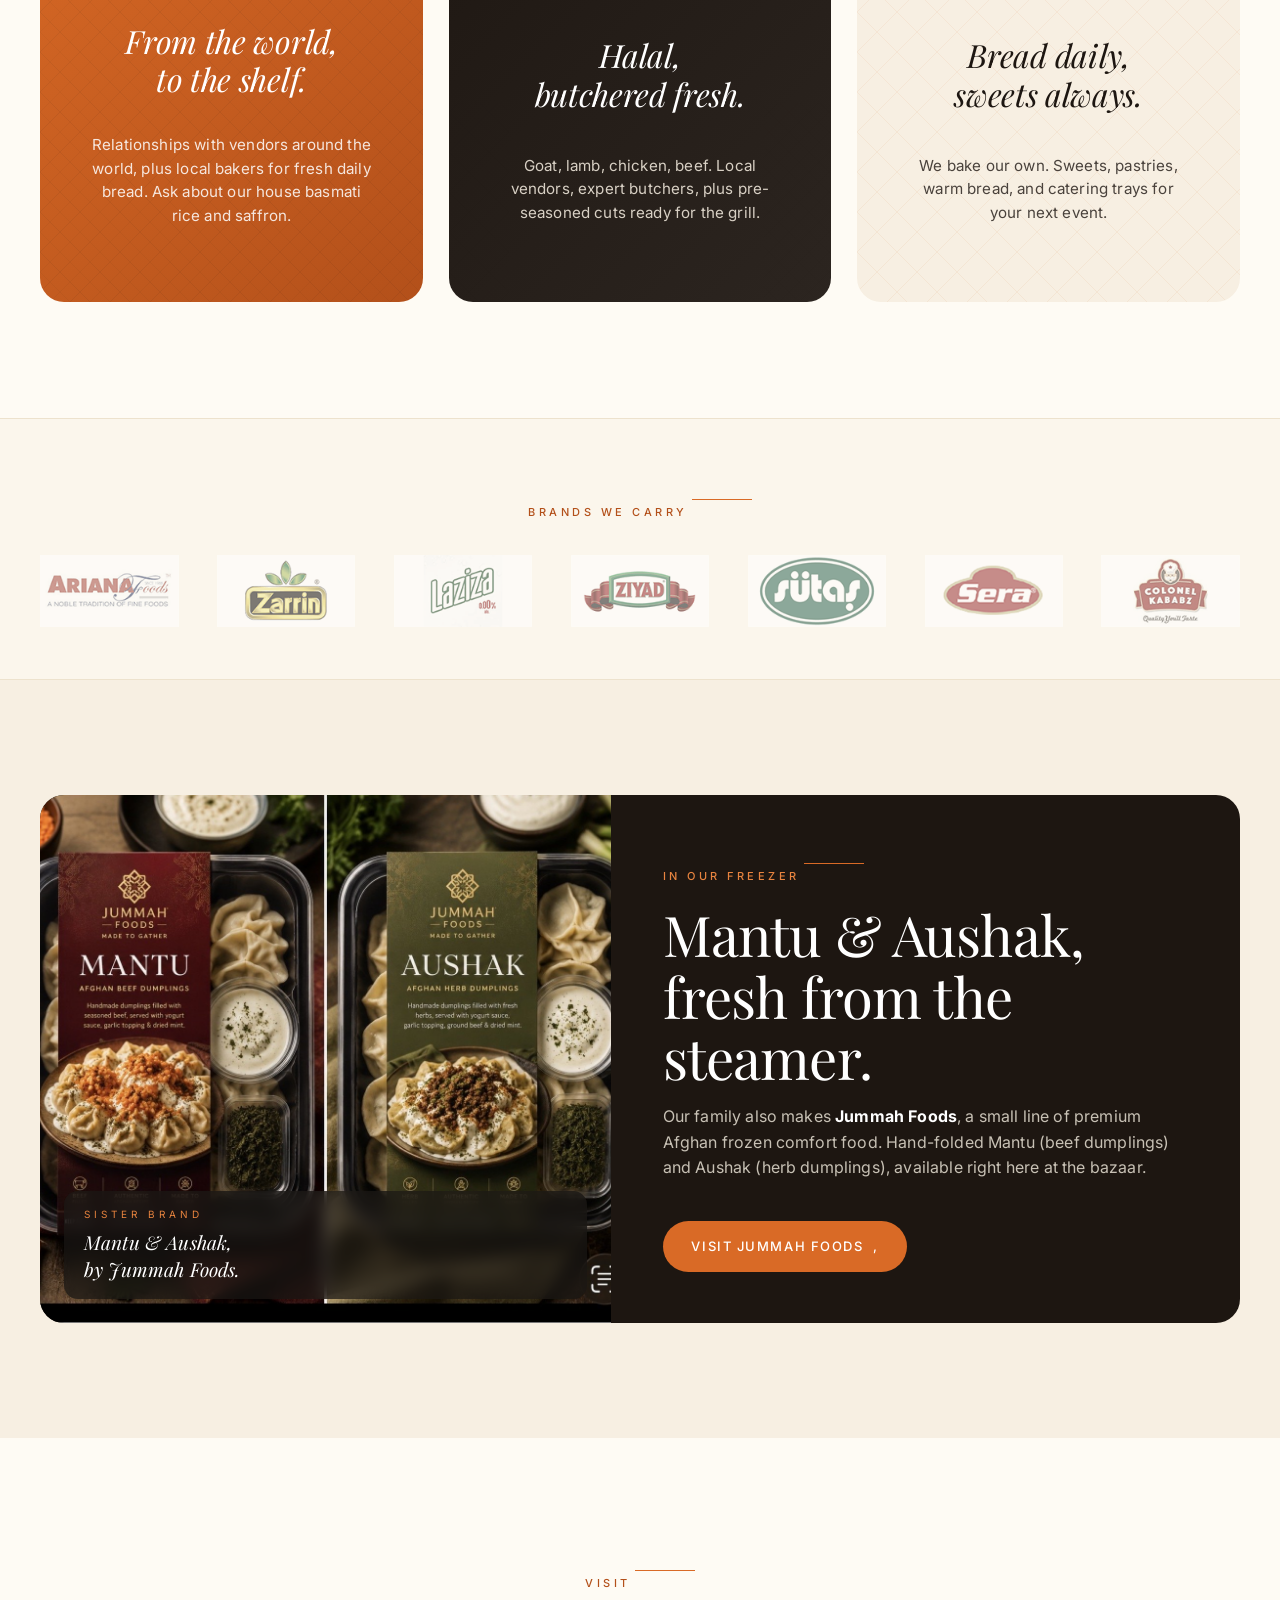
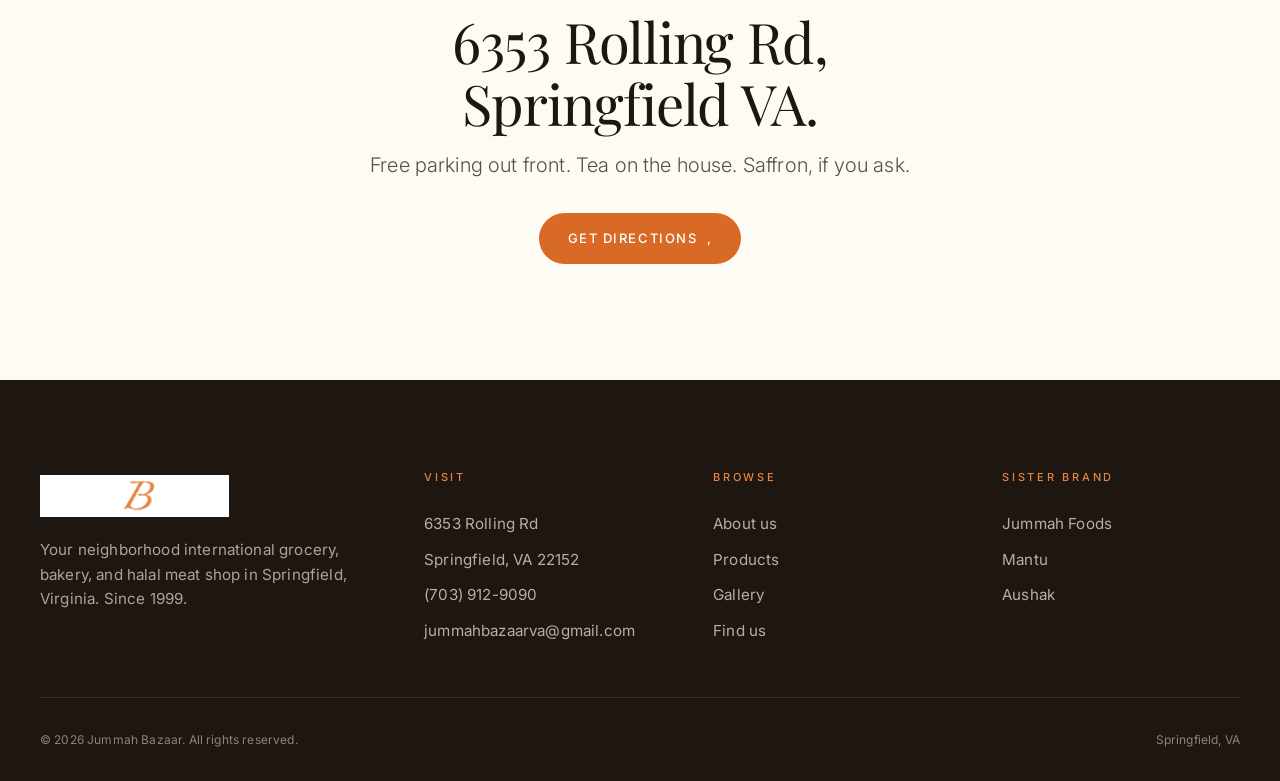
==== commit 3c277c8f: "Switch nav logo back to JummahBAZAAR wordmark (per user); generate white-tint version for dark foote" ====
--- a/about.html
+++ b/about.html
@@ -10,7 +10,7 @@
   <link rel="preconnect" href="https://fonts.googleapis.com" />
   <link rel="preconnect" href="https://fonts.gstatic.com" crossorigin />
   <link href="https://fonts.googleapis.com/css2?family=Playfair+Display:ital,wght@0,400;0,500;0,600;0,700;1,400;1,500&family=Inter:wght@300;400;500;600&family=Amiri:ital,wght@0,400;0,700;1,400&family=Pinyon+Script&display=swap" rel="stylesheet" />
-  <link rel="stylesheet" href="styles.css?v=5" />
+  <link rel="stylesheet" href="styles.css?v=7" />
   <svg width="0" height="0" style="position:absolute" aria-hidden="true">
     <defs>
       <pattern id="geo-orange" x="0" y="0" width="40" height="40" patternUnits="userSpaceOnUse"><path d="M20 0 L40 20 L20 40 L0 20 Z" fill="none" stroke="currentColor" stroke-width="0.5"/><path d="M0 0 L40 40 M40 0 L0 40" stroke="currentColor" stroke-width="0.3"/></pattern>
@@ -201,7 +201,7 @@
     <div class="container">
       <div class="footer-grid">
         <div class="footer-brand">
-          <a class="brand" href="index.html" aria-label="Jummah Bazaar home"><img class="brand-mark-img" src="assets/logo-mark-white.png" alt="Jummah Bazaar" style="height:64px" /></a>
+          <a class="brand" href="index.html" aria-label="Jummah Bazaar home"><img class="brand-mark-img" src="assets/logo-mark-white.png" alt="Jummah Bazaar" style="height:42px" /></a>
           <p>Your neighborhood international grocery, bakery, and halal meat shop in Springfield, Virginia. Since 1999.</p>
         </div>
         <div><h5>Visit</h5>
--- a/styles.css
+++ b/styles.css
@@ -729,11 +729,11 @@
 
 /* ----- Modern logo (replaces brand-logo wordmark) ----- */
 .brand-mark-img {
-  height: 56px;
+  height: 36px;
   width: auto;
   display: block;
 }
-@media (max-width: 920px) { .brand-mark-img { height: 48px; } }
+@media (max-width: 920px) { .brand-mark-img { height: 30px; } }
 
 /* ----- Brands strip ----- */
 .brands-strip {
@@ -778,8 +778,8 @@
   isolation: isolate;
 }
 .hero-logo-panel img {
-  width: 70%;
-  max-width: 380px;
+  width: 85%;
+  max-width: 460px;
   height: auto;
   z-index: 1;
 }
@@ -835,3 +835,55 @@
   margin-bottom: 0.5rem;
 }
 
+
+/* ----- Editorial product feature (curated photos) ----- */
+.product-feature {
+  display: grid;
+  grid-template-columns: repeat(4, 1fr);
+  gap: clamp(1rem, 2vw, 1.75rem);
+}
+@media (max-width: 880px) { .product-feature { grid-template-columns: repeat(2, 1fr); } }
+.product-feature .item {
+  display: flex;
+  flex-direction: column;
+  gap: 0.85rem;
+}
+.product-feature figure {
+  margin: 0;
+  aspect-ratio: 1/1;
+  border-radius: var(--radius-md);
+  overflow: hidden;
+  background: var(--ivory);
+  box-shadow: var(--shadow-sm);
+  border: 1px solid var(--bone);
+}
+.product-feature figure img {
+  width: 100%;
+  height: 100%;
+  object-fit: cover;
+  transition: transform 0.5s var(--ease-slow);
+}
+.product-feature .item:hover figure img { transform: scale(1.04); }
+.product-feature .caption {
+  display: flex;
+  flex-direction: column;
+  gap: 0.15rem;
+}
+.product-feature .caption .num {
+  font-size: 10px;
+  letter-spacing: 0.3em;
+  text-transform: uppercase;
+  color: var(--orange-deep);
+  font-weight: 500;
+}
+.product-feature .caption .name {
+  font-family: var(--font-display);
+  font-size: 1rem;
+  color: var(--black);
+  font-style: italic;
+  line-height: 1.3;
+}
+.product-feature .caption .meta {
+  font-size: 0.85rem;
+  color: var(--graphite);
+}
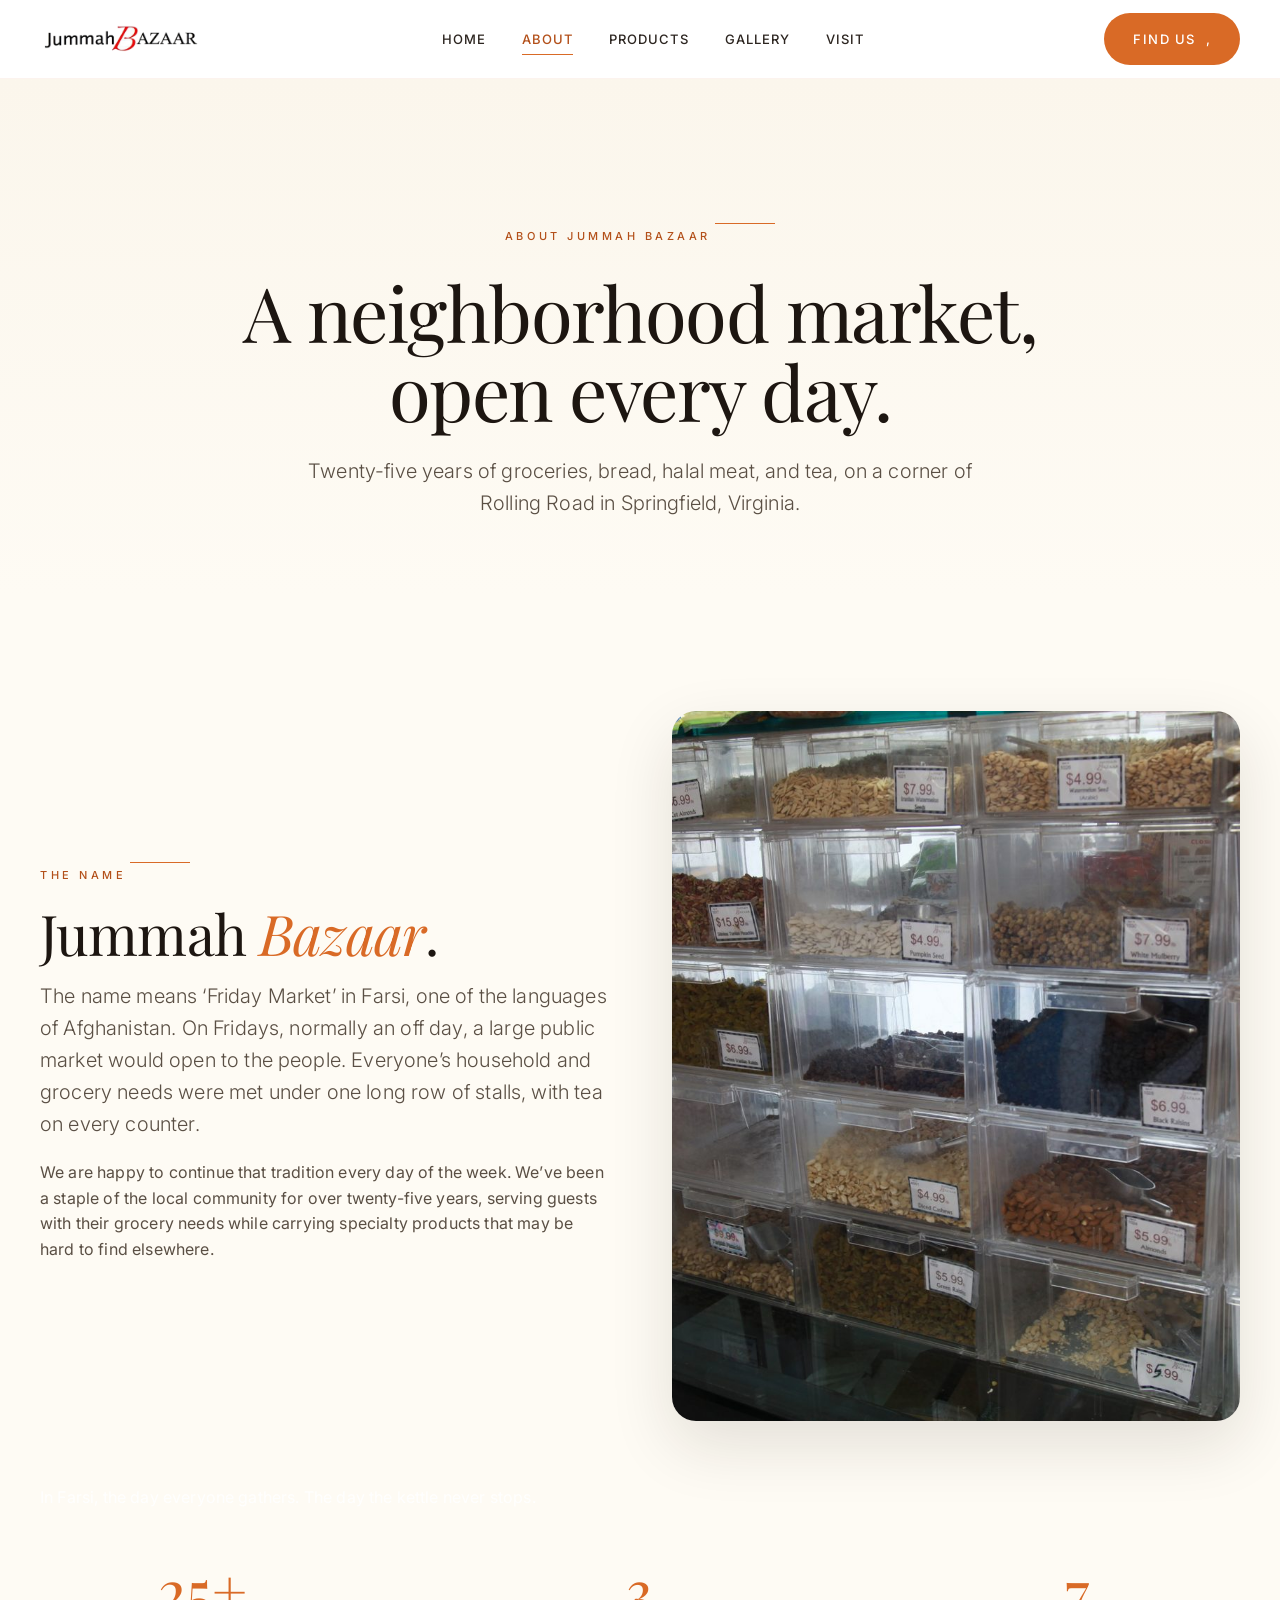
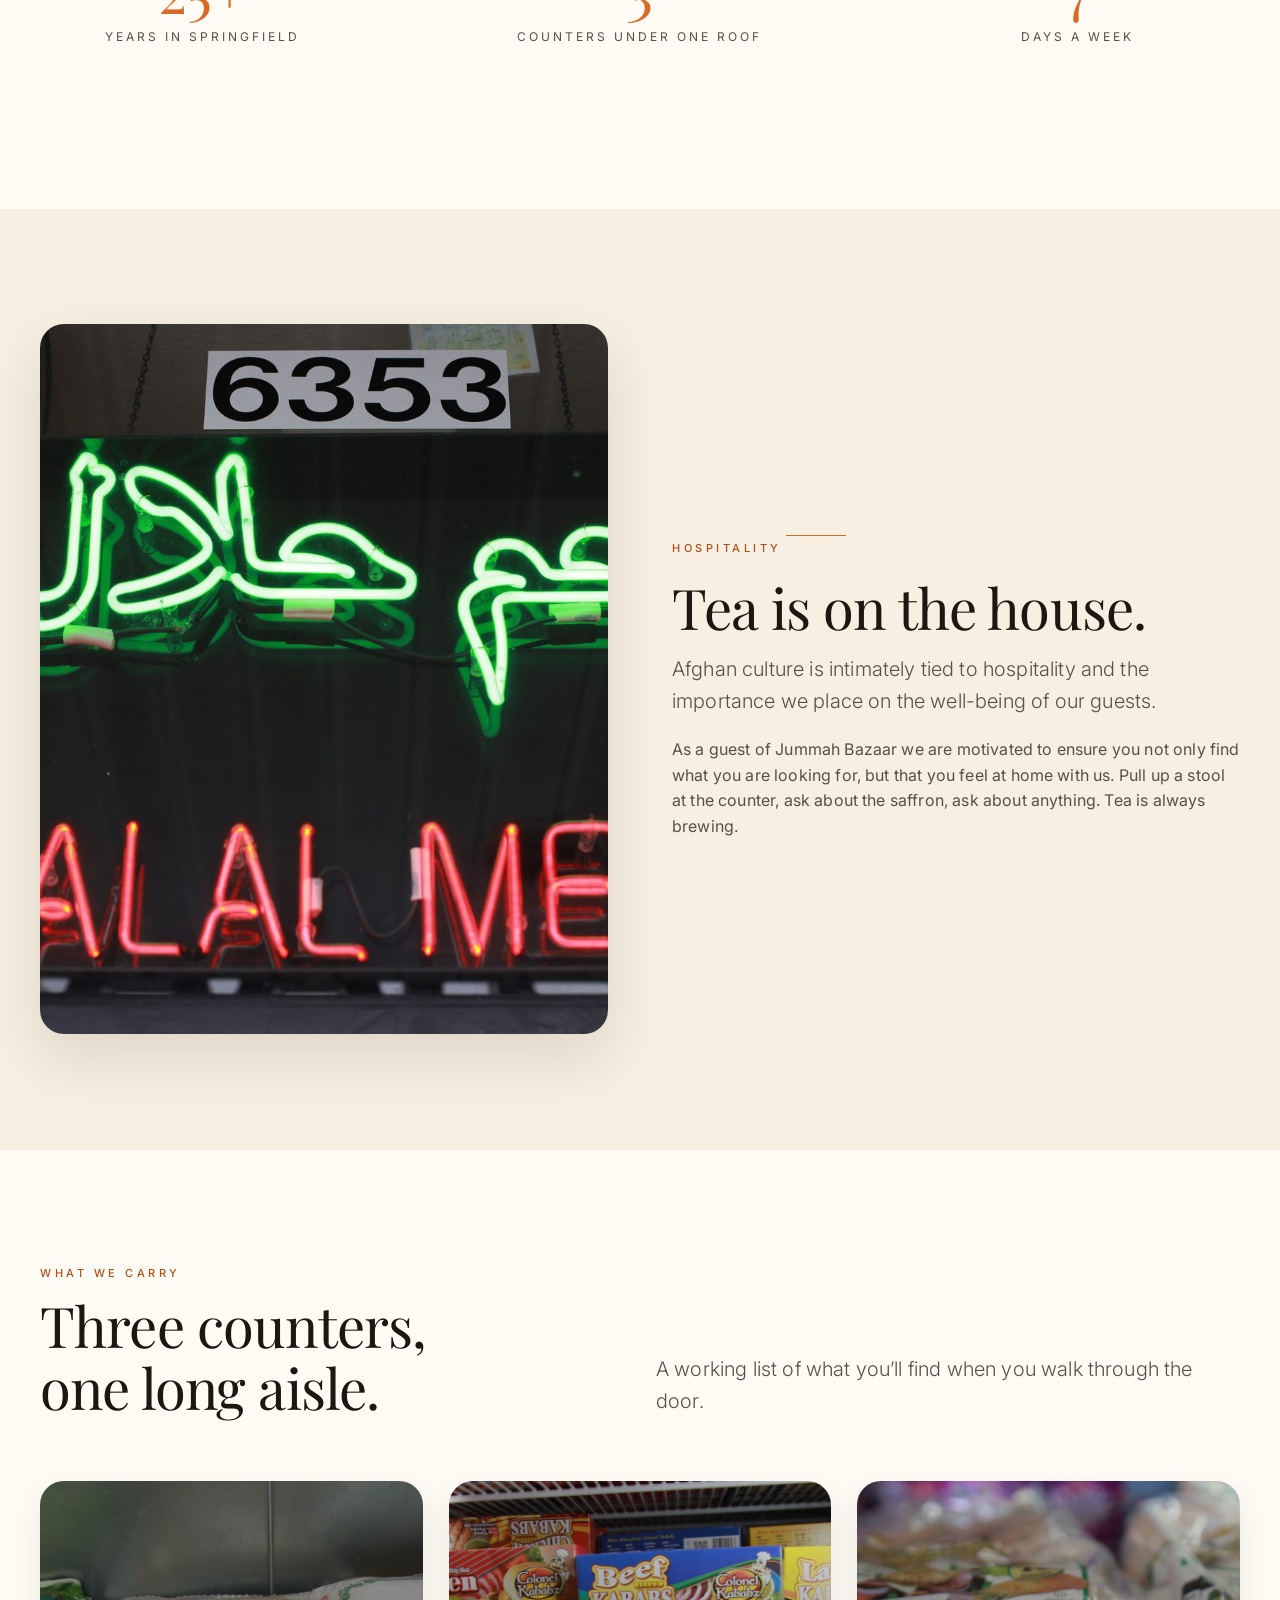
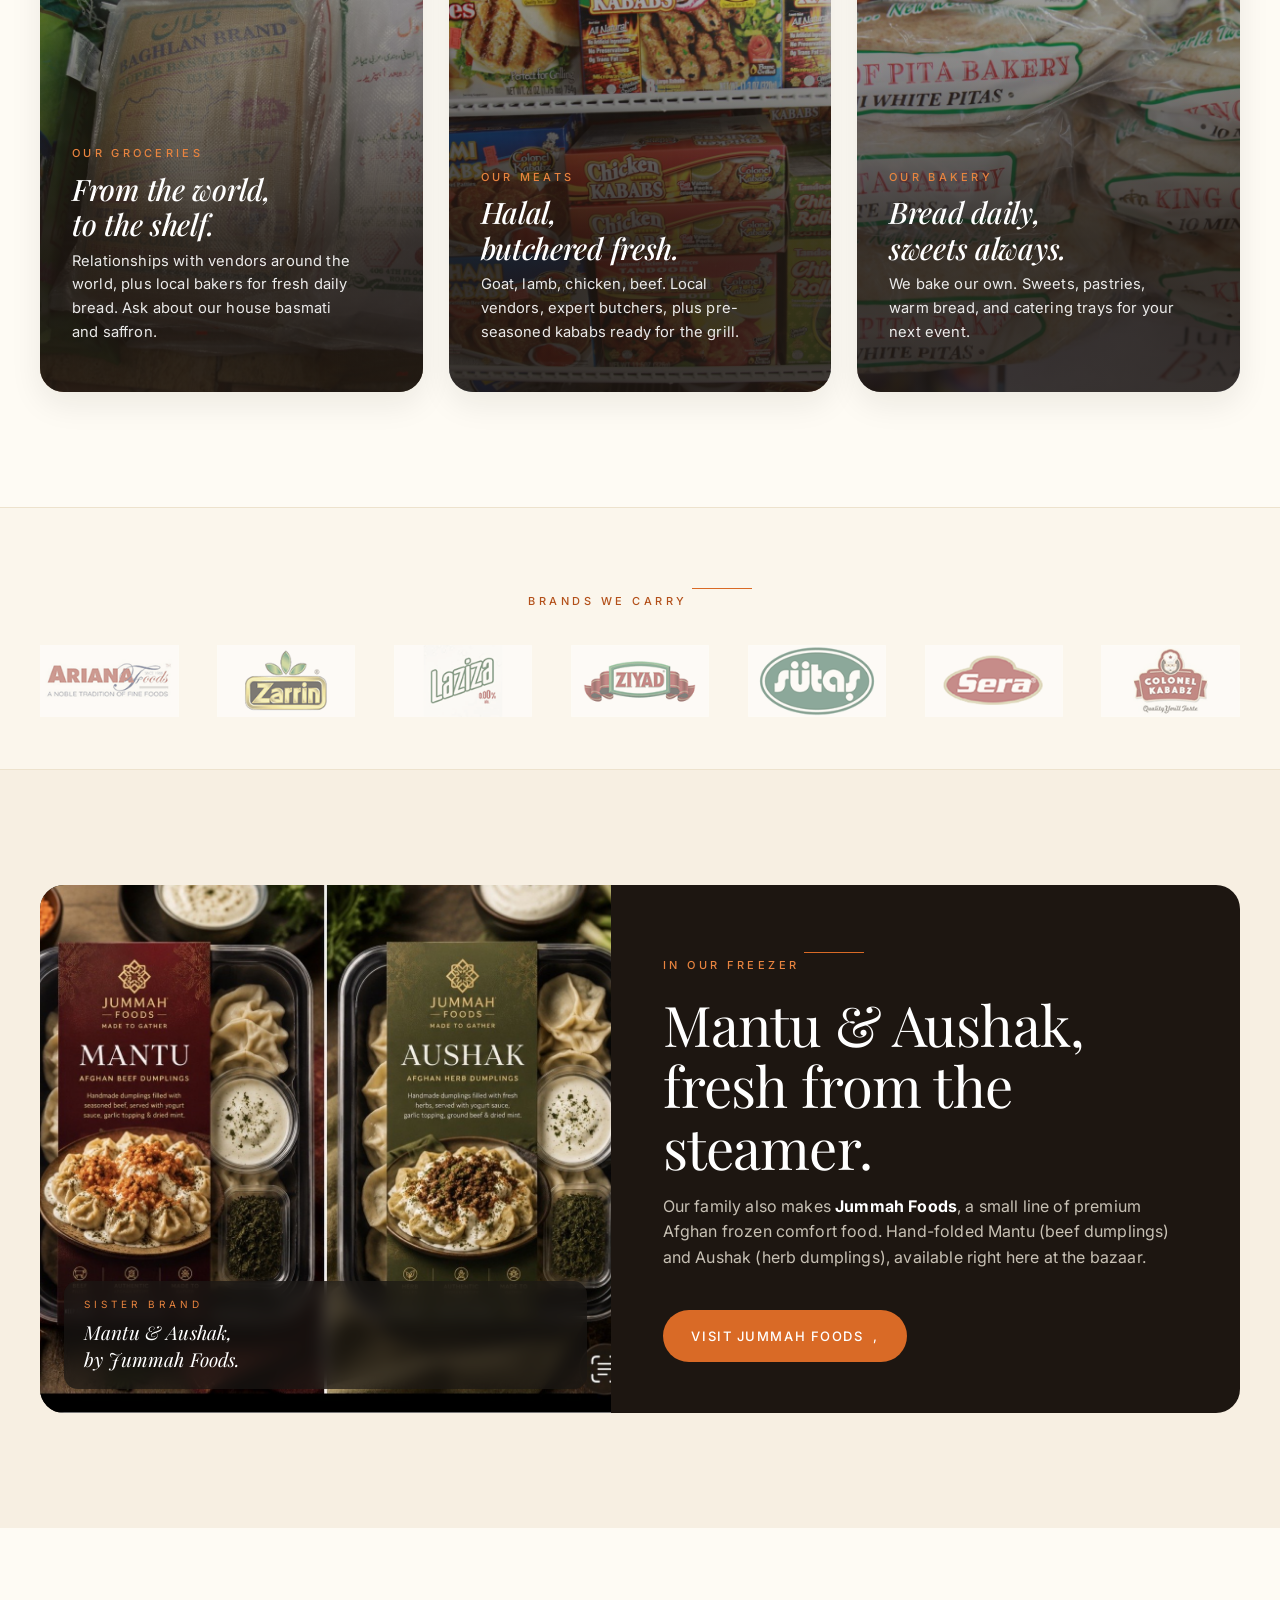
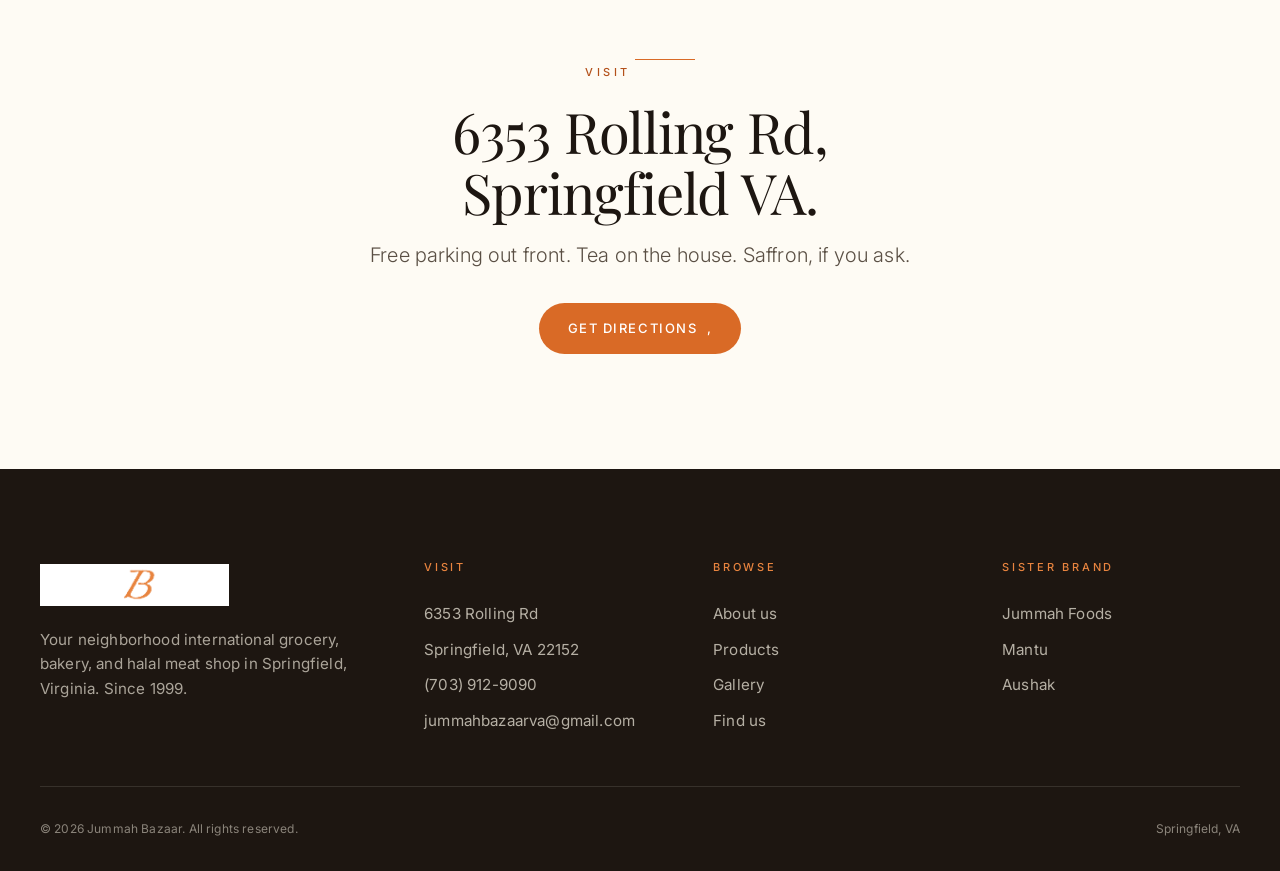
==== commit 2b723f07: "Wire in 18 real DSLR photos from the bazaar: HALAL MEAT neon hero, photo category cards (groceries/m" ====
--- a/about.html
+++ b/about.html
@@ -10,7 +10,7 @@
   <link rel="preconnect" href="https://fonts.googleapis.com" />
   <link rel="preconnect" href="https://fonts.gstatic.com" crossorigin />
   <link href="https://fonts.googleapis.com/css2?family=Playfair+Display:ital,wght@0,400;0,500;0,600;0,700;1,400;1,500&family=Inter:wght@300;400;500;600&family=Amiri:ital,wght@0,400;0,700;1,400&family=Pinyon+Script&display=swap" rel="stylesheet" />
-  <link rel="stylesheet" href="styles.css?v=7" />
+  <link rel="stylesheet" href="styles.css?v=8" />
   <svg width="0" height="0" style="position:absolute" aria-hidden="true">
     <defs>
       <pattern id="geo-orange" x="0" y="0" width="40" height="40" patternUnits="userSpaceOnUse"><path d="M20 0 L40 20 L20 40 L0 20 Z" fill="none" stroke="currentColor" stroke-width="0.5"/><path d="M0 0 L40 40 M40 0 L0 40" stroke="currentColor" stroke-width="0.3"/></pattern>
@@ -64,10 +64,9 @@
           <p class="lede" style="margin-bottom:1.25rem">The name means &lsquo;Friday Market&rsquo; in Farsi, one of the languages of Afghanistan. On Fridays, normally an off day, a large public market would open to the people. Everyone&rsquo;s household and grocery needs were met under one long row of stalls, with tea on every counter.</p>
           <p class="muted" style="margin-bottom:1.5rem">We are happy to continue that tradition every day of the week. We&rsquo;ve been a staple of the local community for over twenty-five years, serving guests with their grocery needs while carrying specialty products that may be hard to find elsewhere.</p>
         </div>
-        <div class="split-image type-panel orange reveal">
-          <svg class="pattern" aria-hidden="true" style="color:#fff"><rect width="100%" height="100%" fill="url(#geo-orange)"/></svg>
-          <span class="label" style="color:#fff">Friday Market</span>
-          <div class="farsi" style="color:#fff">&laquo; Jummah Bazaar &raquo;</div>
+        <div class="split-image reveal" style="border-radius:var(--radius-lg); overflow:hidden">
+          <img src="assets/shelf-bulk-dispensers.jpg" alt="Bulk dispensers of seeds and dried fruit" style="width:100%; height:100%; object-fit:cover; display:block" />
+        </div>
           <p style="color:#fff; opacity:0.92">In Farsi, the day everyone gathers. The day the kettle never stops.</p>
         </div>
       </div>
@@ -84,11 +83,8 @@
   <section class="bg-cream">
     <div class="container">
       <div class="split">
-        <div class="split-image type-panel dark reveal">
-          <svg class="pattern" aria-hidden="true" style="color:var(--orange-soft)"><rect width="100%" height="100%" fill="url(#geo-orange)"/></svg>
-          <svg class="icon-mark" style="color:var(--orange-soft)"><use href="#kettle"/></svg>
-          <span class="label" style="color:var(--orange-soft)">Our values</span>
-          <div class="farsi" style="color:#fff">&ldquo;Come have a cup of tea with us.&rdquo;</div>
+        <div class="split-image reveal" style="border-radius:var(--radius-lg); overflow:hidden">
+          <img src="assets/hero-halal-neon.jpg" alt="HALAL MEAT neon sign at 6353 Rolling Rd" style="width:100%; height:100%; object-fit:cover; display:block" />
         </div>
         <div class="reveal">
           <span class="eyebrow">Hospitality</span>
@@ -113,30 +109,30 @@
       </div>
 
       <div class="cat-grid">
-        <div class="reveal" style="text-decoration:none">
-          <div class="type-panel orange" style="border-radius:var(--radius-lg); aspect-ratio:3/4; min-height:unset">
-            <svg class="pattern" aria-hidden="true" style="color:#fff"><rect width="100%" height="100%" fill="url(#geo-orange)"/></svg>
-            <svg class="icon-mark" style="color:#fff"><use href="#wheat"/></svg>
-            <span class="label" style="color:#fff">Our Groceries</span>
-            <h3 style="color:#fff; font-size:clamp(1.4rem, 2.6vw, 2rem)">From the world,<br/>to the shelf.</h3>
-            <p>Relationships with vendors around the world, plus local bakers for fresh daily bread. Ask about our house basmati rice and saffron.</p>
-          </div>
-        </div>
-        <div class="reveal">
-          <div class="type-panel dark" style="border-radius:var(--radius-lg); aspect-ratio:3/4; min-height:unset">
-            <svg class="pattern" aria-hidden="true" style="color:var(--orange-soft)"><rect width="100%" height="100%" fill="url(#geo-orange)"/></svg>
-            <svg class="icon-mark" style="color:var(--orange-soft)"><use href="#moon"/></svg>
-            <span class="label" style="color:var(--orange-soft)">Our Meats</span>
-            <h3 style="color:#fff; font-size:clamp(1.4rem, 2.6vw, 2rem)">Halal,<br/>butchered fresh.</h3>
-            <p>Goat, lamb, chicken, beef. Local vendors, expert butchers, plus pre-seasoned cuts ready for the grill.</p>
-          </div>
-        </div>
-        <div class="reveal">
-          <div class="type-panel cream" style="border-radius:var(--radius-lg); aspect-ratio:3/4; min-height:unset">
-            <svg class="pattern" aria-hidden="true" style="color:var(--orange)"><rect width="100%" height="100%" fill="url(#geo-light)"/></svg>
-            <svg class="icon-mark" style="color:var(--orange-deep)"><use href="#kettle"/></svg>
-            <span class="label" style="color:var(--orange-deep)">Our Bakery</span>
-            <h3 style="color:var(--black); font-size:clamp(1.4rem, 2.6vw, 2rem)">Bread daily,<br/>sweets always.</h3>
+        <div class="photo-cat-card reveal">
+          <img src="assets/cat-groceries.jpg" alt="Basmati rice and grocery shelf" />
+          <div class="scrim"></div>
+          <div class="body">
+            <div class="meta">Our Groceries</div>
+            <h3>From the world,<br/>to the shelf.</h3>
+            <p>Relationships with vendors around the world, plus local bakers for fresh daily bread. Ask about our house basmati and saffron.</p>
+          </div>
+        </div>
+        <div class="photo-cat-card reveal">
+          <img src="assets/cat-meat.jpg" alt="Halal frozen meats" />
+          <div class="scrim"></div>
+          <div class="body">
+            <div class="meta">Our Meats</div>
+            <h3>Halal,<br/>butchered fresh.</h3>
+            <p>Goat, lamb, chicken, beef. Local vendors, expert butchers, plus pre-seasoned kababs ready for the grill.</p>
+          </div>
+        </div>
+        <div class="photo-cat-card reveal">
+          <img src="assets/cat-bakery.jpg" alt="Fresh bread and pita" />
+          <div class="scrim"></div>
+          <div class="body">
+            <div class="meta">Our Bakery</div>
+            <h3>Bread daily,<br/>sweets always.</h3>
             <p>We bake our own. Sweets, pastries, warm bread, and catering trays for your next event.</p>
           </div>
         </div>
--- a/styles.css
+++ b/styles.css
@@ -887,3 +887,107 @@
   font-size: 0.85rem;
   color: var(--graphite);
 }
+
+/* ----- Photo category card (replaces type-panel for cat-grid) ----- */
+.photo-cat-card {
+  position: relative;
+  aspect-ratio: 3/4;
+  border-radius: var(--radius-lg);
+  overflow: hidden;
+  display: block;
+  isolation: isolate;
+  box-shadow: var(--shadow-md);
+}
+.photo-cat-card img {
+  position: absolute; inset: 0;
+  width: 100%; height: 100%;
+  object-fit: cover;
+  transition: transform 0.6s var(--ease-slow);
+}
+.photo-cat-card:hover img { transform: scale(1.05); }
+.photo-cat-card .scrim {
+  position: absolute; inset: 0;
+  background: linear-gradient(180deg, rgba(29, 22, 17, 0.05) 0%, rgba(29, 22, 17, 0.85) 70%);
+  z-index: 1;
+}
+.photo-cat-card .body {
+  position: absolute; bottom: 0; left: 0; right: 0;
+  padding: clamp(1.25rem, 2.5vw, 2rem);
+  color: #fff;
+  z-index: 2;
+}
+.photo-cat-card .meta {
+  font-size: 11px; letter-spacing: 0.3em; text-transform: uppercase; 
+  color: var(--orange-soft); margin-bottom: 0.5rem;
+  font-weight: 500;
+}
+.photo-cat-card h3 {
+  color: #fff;
+  font-size: clamp(1.4rem, 2.4vw, 1.85rem);
+  margin-bottom: 0.5rem;
+  font-style: italic;
+  line-height: 1.2;
+}
+.photo-cat-card p {
+  font-size: 0.92rem; opacity: 0.9; max-width: 32ch;
+  margin-bottom: 1rem;
+}
+.photo-cat-card .cta {
+  display: inline-flex; align-items: center; gap: 0.4rem;
+  font-size: 11px; letter-spacing: 0.25em; text-transform: uppercase;
+  color: var(--orange-soft); font-weight: 500;
+  border-bottom: 1px solid rgba(232, 132, 63, 0.5);
+  padding-bottom: 3px;
+}
+
+/* ----- Hero with full-bleed photo ----- */
+.hero-photo {
+  position: relative;
+  aspect-ratio: 4/5;
+  border-radius: var(--radius-lg);
+  overflow: hidden;
+  isolation: isolate;
+  box-shadow: var(--shadow-xl);
+  background: var(--black);
+}
+.hero-photo img {
+  position: absolute; inset: 0;
+  width: 100%; height: 100%;
+  object-fit: cover;
+}
+.hero-photo .scrim {
+  position: absolute; inset: 0;
+  background: linear-gradient(180deg, transparent 30%, rgba(0,0,0,0.45));
+  z-index: 1;
+}
+
+/* ----- Gallery wall (real bazaar photos) ----- */
+.bazaar-wall {
+  display: grid;
+  grid-template-columns: repeat(4, 1fr);
+  gap: clamp(0.75rem, 1.5vw, 1rem);
+}
+@media (max-width: 880px) { .bazaar-wall { grid-template-columns: repeat(2, 1fr); } }
+.bazaar-wall .tile {
+  aspect-ratio: 1/1;
+  border-radius: var(--radius-md);
+  overflow: hidden;
+  position: relative;
+  background: var(--cream);
+}
+.bazaar-wall .tile.span-2 { grid-column: span 2; aspect-ratio: 16/9; }
+.bazaar-wall .tile img {
+  width: 100%; height: 100%; object-fit: cover;
+  transition: transform 0.5s var(--ease-slow);
+}
+.bazaar-wall .tile:hover img { transform: scale(1.05); }
+.bazaar-wall .tile .caption {
+  position: absolute; bottom: 0; left: 0; right: 0;
+  padding: 0.75rem 1rem;
+  background: linear-gradient(180deg, transparent, rgba(29, 22, 17, 0.85));
+  color: #fff;
+  font-size: 0.85rem;
+  font-style: italic;
+  font-family: var(--font-display);
+  z-index: 1;
+}
